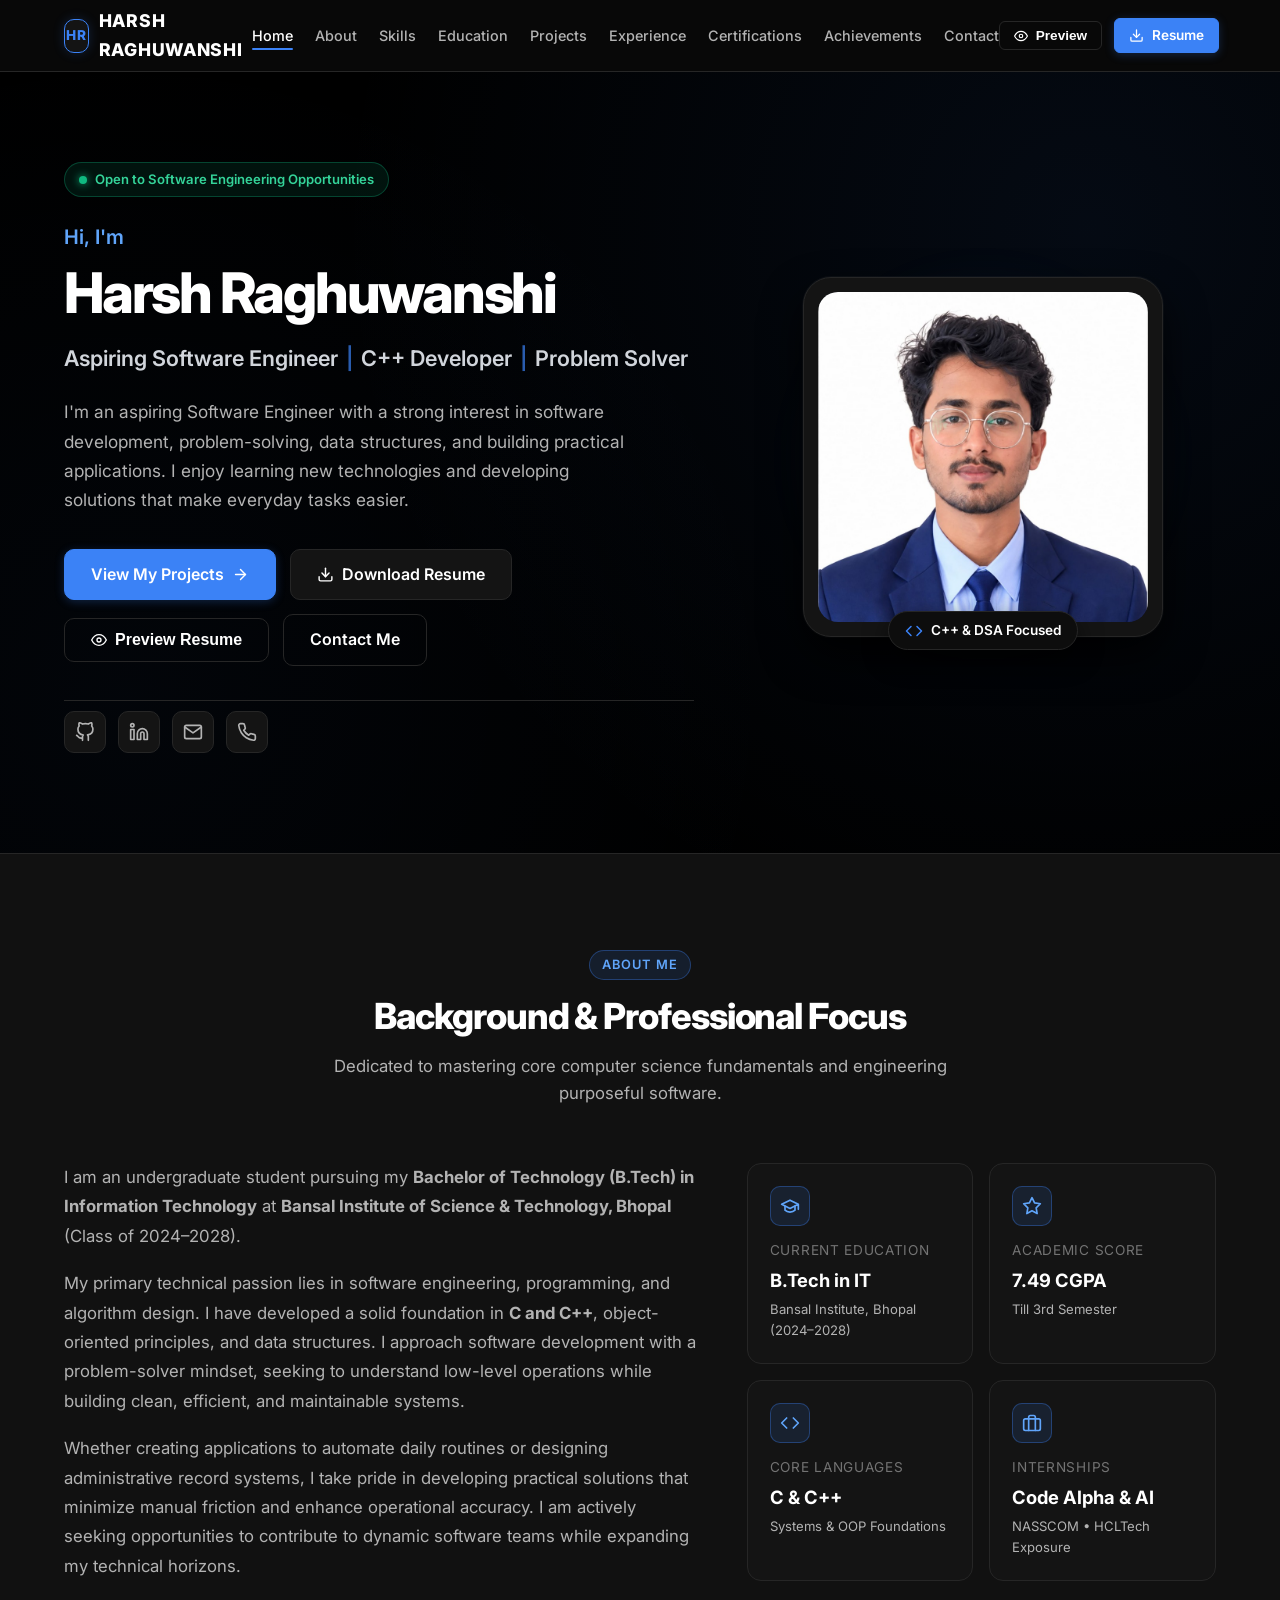
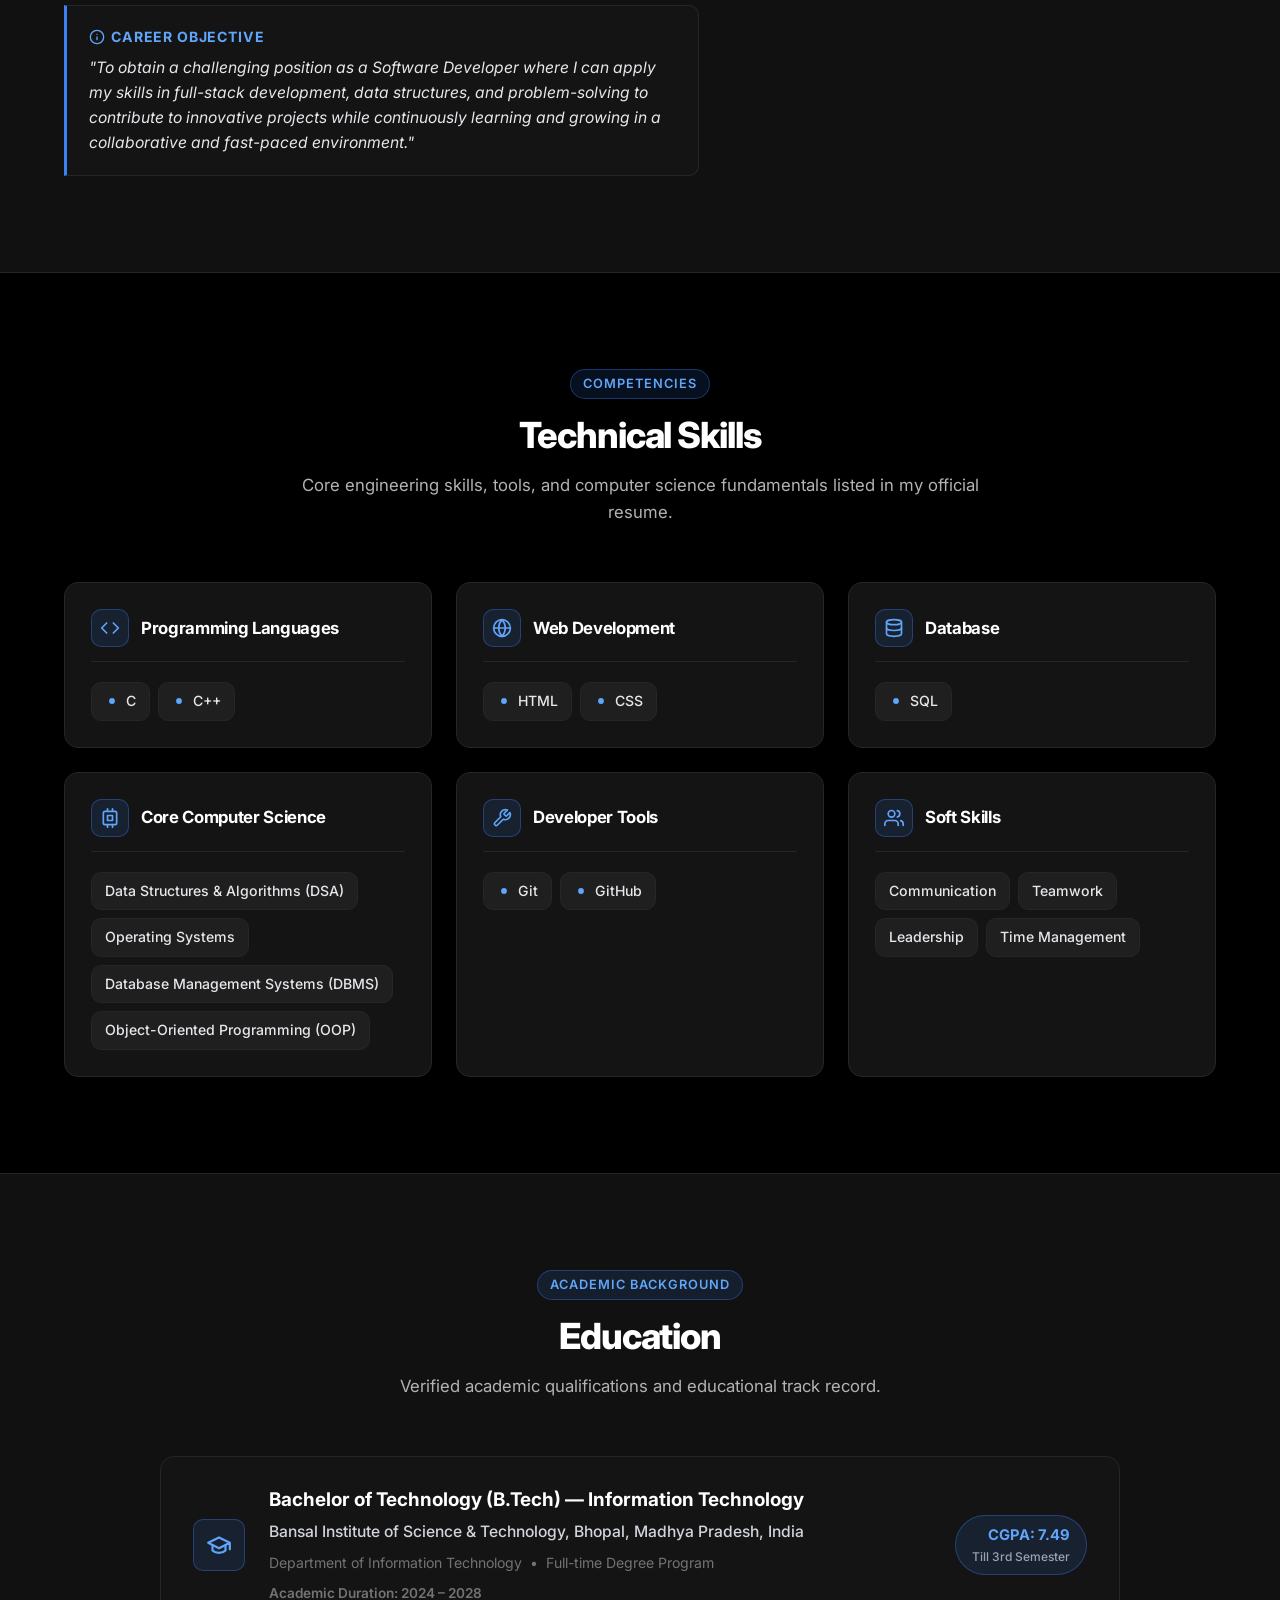
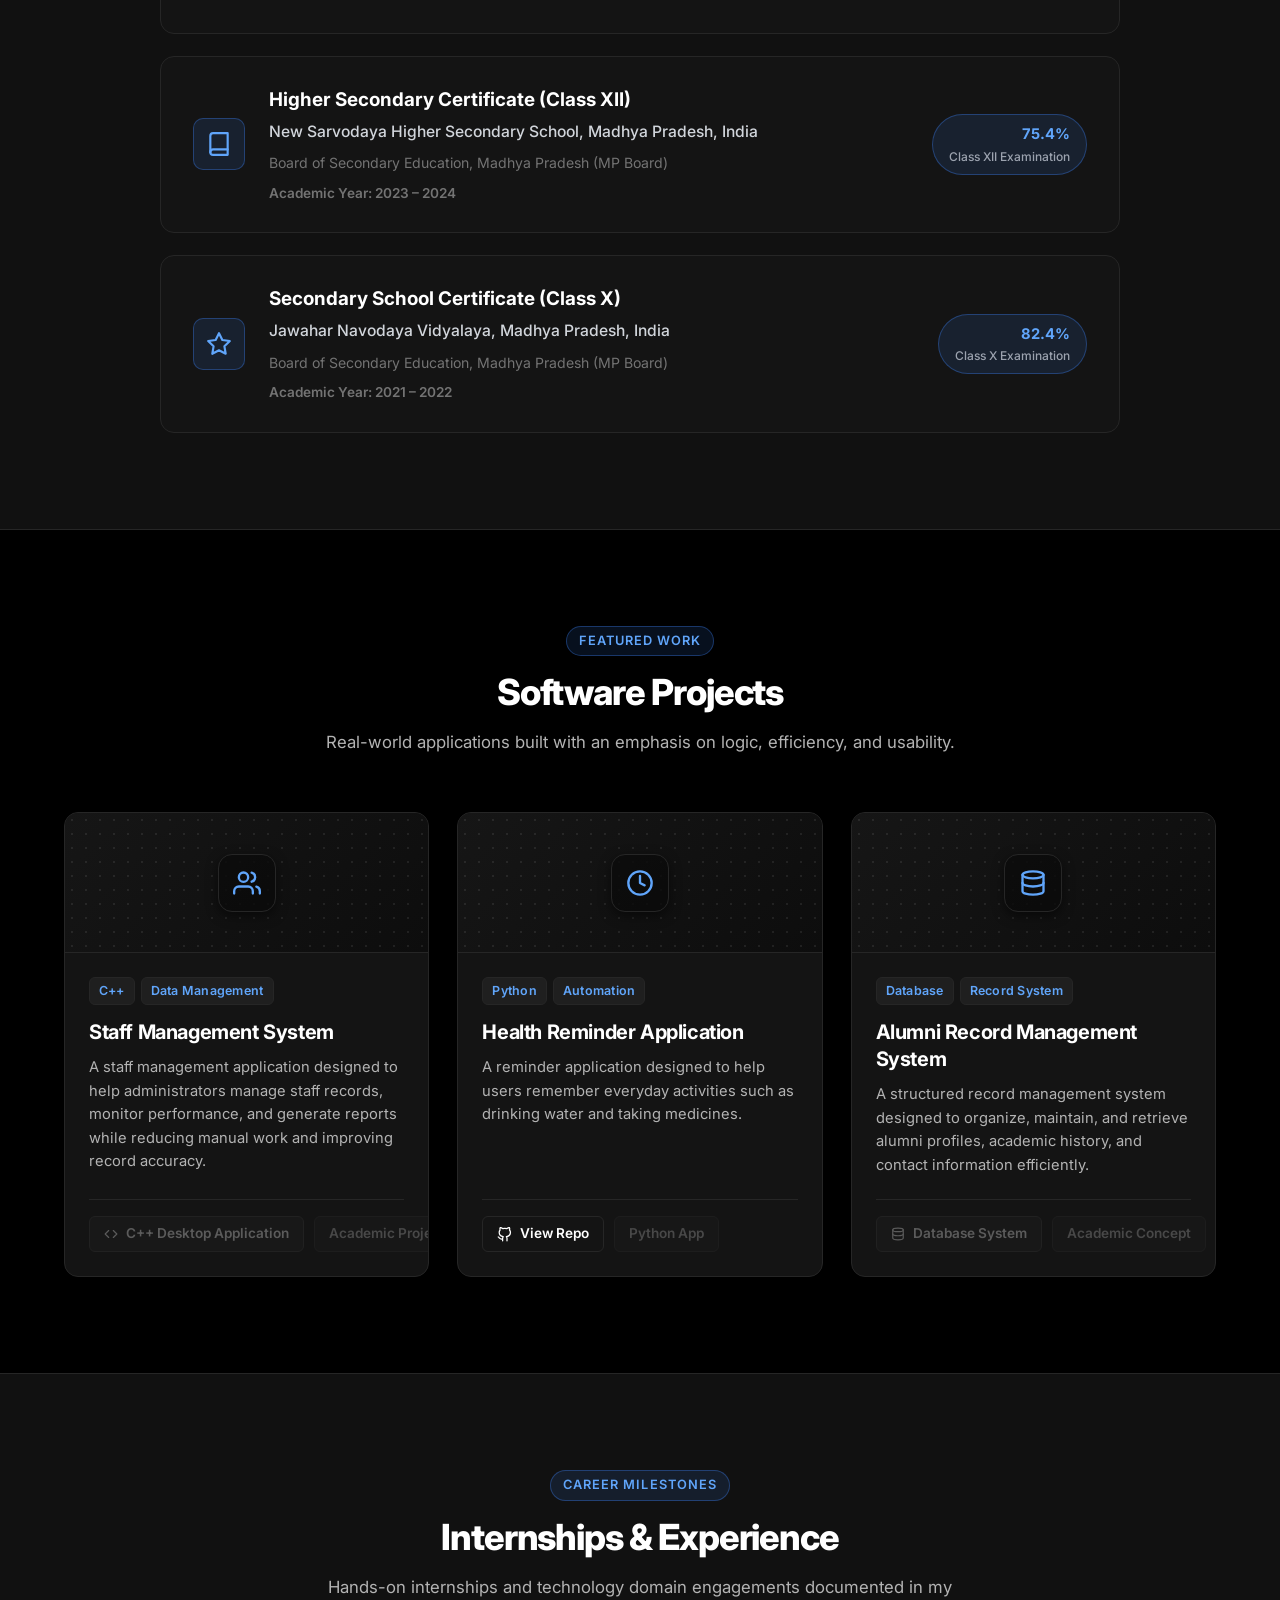
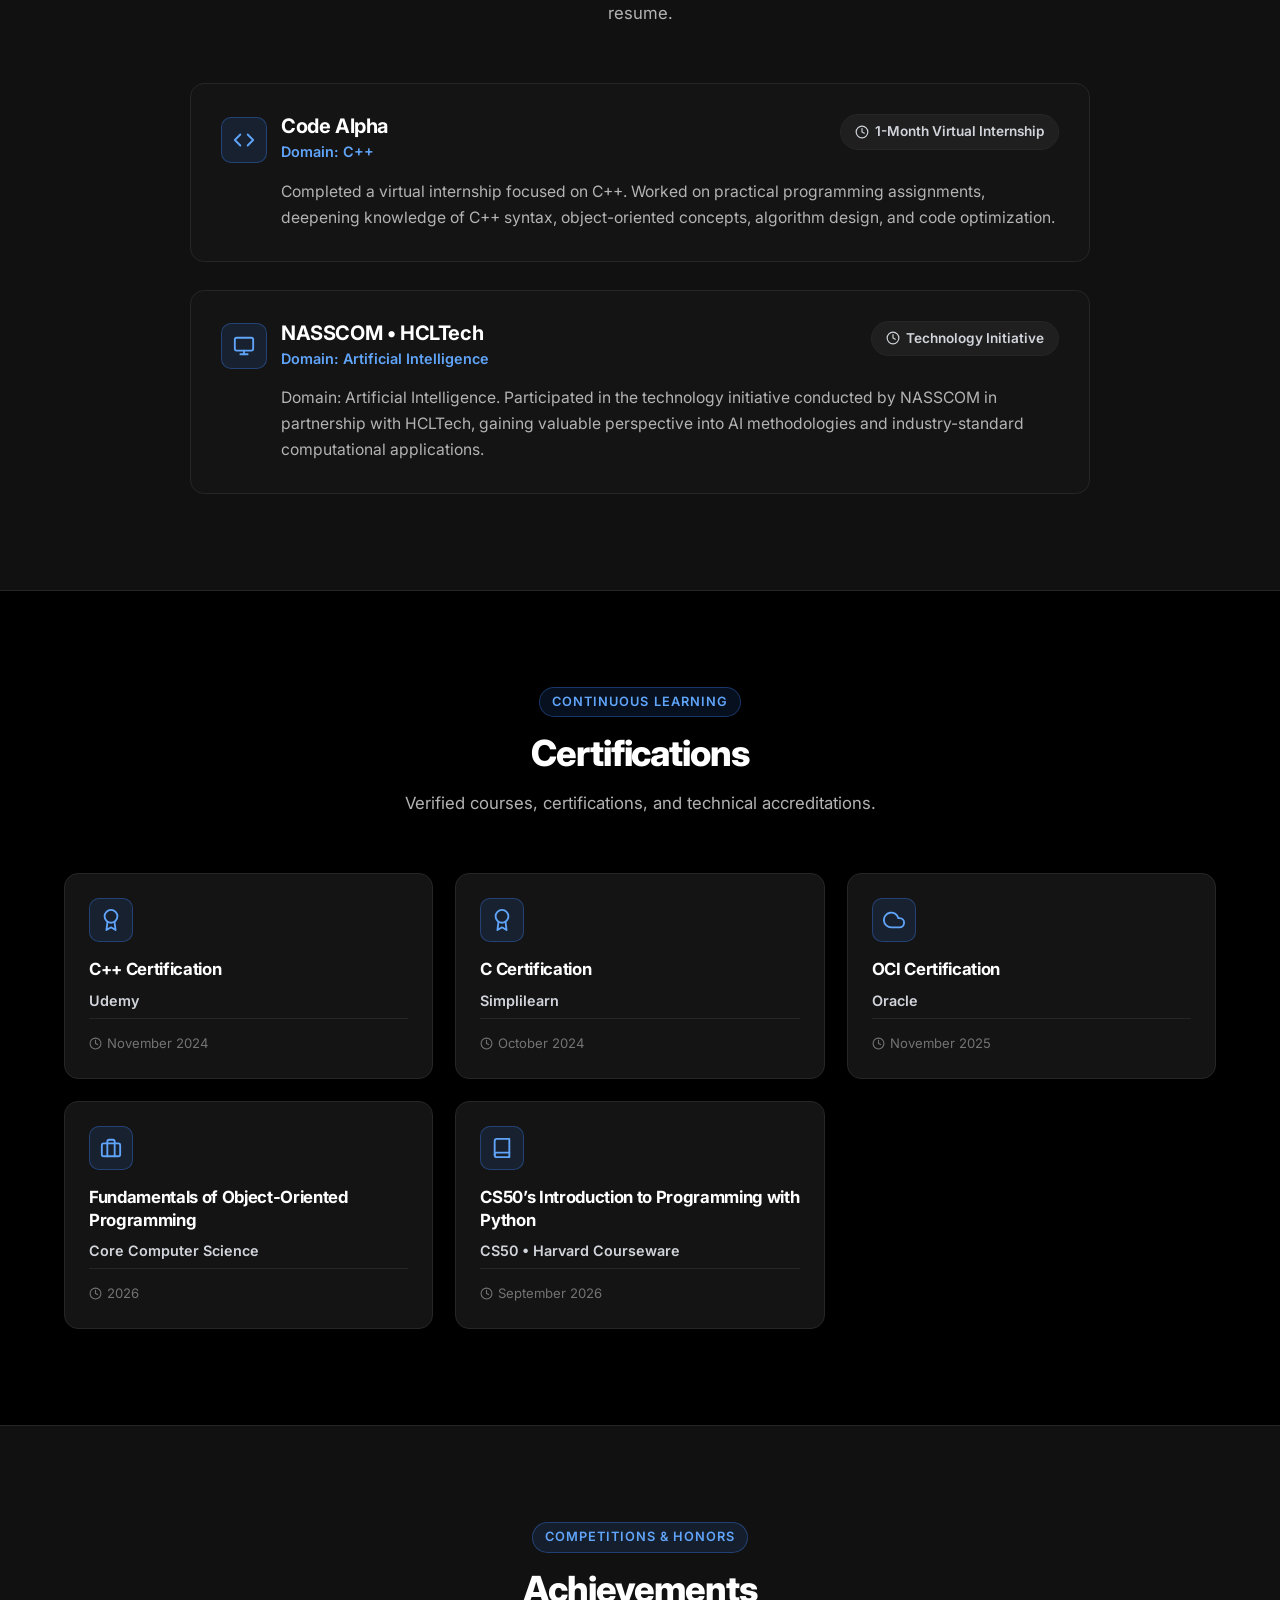
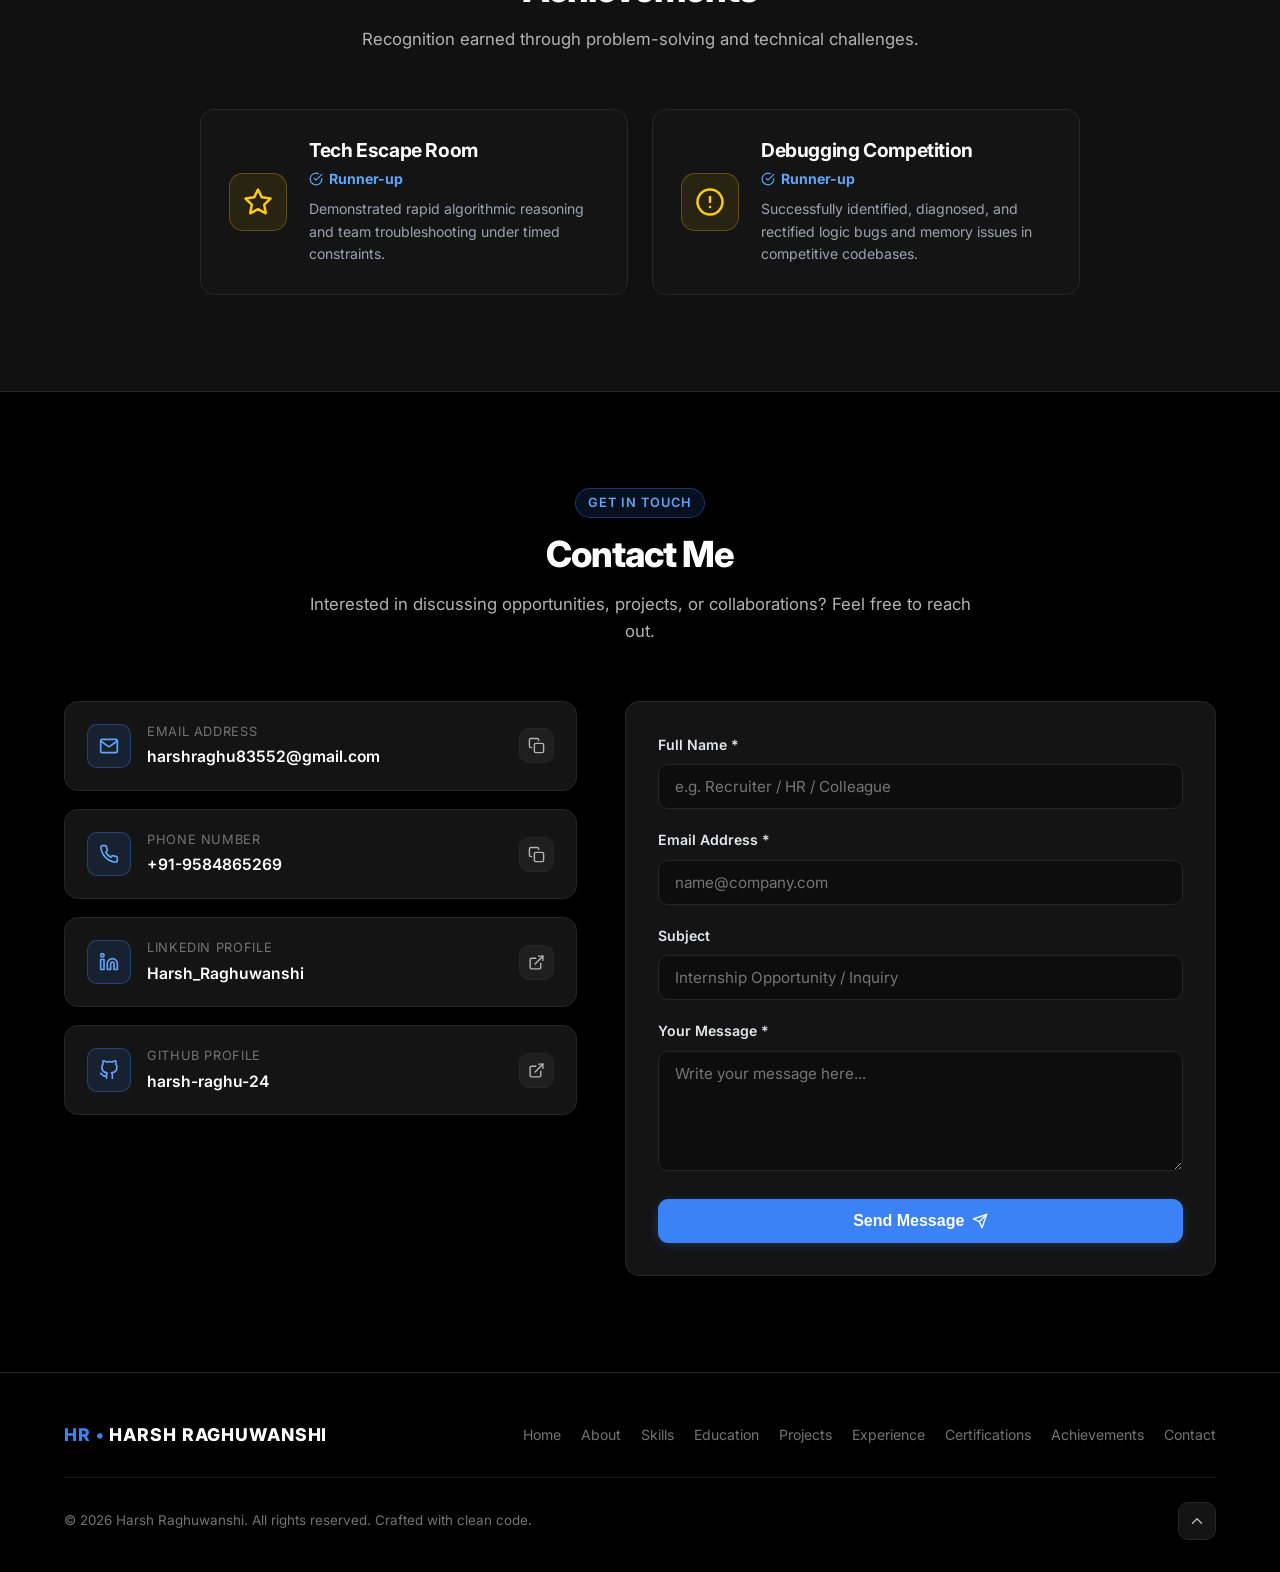
==== index.html @ 622389b8 "Initial commit" ====
<!DOCTYPE html>
<html lang="en">
<head>
  <meta charset="UTF-8">
  <meta name="viewport" content="width=device-width, initial-scale=1.0">
  <meta name="description" content="Personal Portfolio of Harsh Raghuwanshi - Aspiring Software Engineer, C++ Developer, and Problem Solver based in Bhopal, Madhya Pradesh, India.">
  <meta name="keywords" content="Harsh Raghuwanshi, Software Engineer, C++, Portfolio, B.Tech IT, Bansal Institute, DSA, Bhopal">
  <meta name="author" content="Harsh Raghuwanshi">
  <meta name="theme-color" content="#000000">

  <title>Harsh Raghuwanshi | Aspiring Software Engineer</title>

  <!-- Google Fonts -->
  <link rel="preconnect" href="https://fonts.googleapis.com">
  <link rel="preconnect" href="https://fonts.gstatic.com" crossorigin>
  <link href="https://fonts.googleapis.com/css2?family=Inter:wght@300;400;500;600;700;800&family=JetBrains+Mono:wght@400;600&display=swap" rel="stylesheet">

  <!-- Main Stylesheet -->
  <link rel="stylesheet" href="css/style.css">

  <!-- Inline Favicon (Developer SVG) -->
  <link rel="icon" type="image/svg+xml" href="data:image/svg+xml,<svg xmlns='http://www.w3.org/2000/svg' viewBox='0 0 24 24' fill='%233B82F6'><path d='M8 3 2 9l6 6 1.4-1.4L4.8 9l4.6-4.6L8 3zm8 0-1.4 1.4L19.2 9l-4.6 4.6L16 15l6-6-6-6zm-3.8.3L8.6 20.7l1.9.6 3.6-17.4-1.9-.6z'/></svg>">
</head>
<body>

  <!-- ===================================================================
       NAVIGATION BAR
       =================================================================== -->
  <nav class="navbar" id="navbar">
    <div class="container nav-container">
      <a href="#home" class="nav-logo" aria-label="Harsh Raghuwanshi Home">
        <span class="nav-logo-badge">HR</span>
        <span class="nav-logo-text">HARSH RAGHUWANSHI</span>
      </a>

      <ul class="nav-links">
        <li><a href="#home" class="nav-link active">Home</a></li>
        <li><a href="#about" class="nav-link">About</a></li>
        <li><a href="#skills" class="nav-link">Skills</a></li>
        <li><a href="#education" class="nav-link">Education</a></li>
        <li><a href="#projects" class="nav-link">Projects</a></li>
        <li><a href="#experience" class="nav-link">Experience</a></li>
        <li><a href="#certifications" class="nav-link">Certifications</a></li>
        <li><a href="#achievements" class="nav-link">Achievements</a></li>
        <li><a href="#contact" class="nav-link">Contact</a></li>
      </ul>

      <div class="nav-actions">
        <button class="btn btn-outline btn-sm js-open-resume js-preview-modal-only" type="button" title="Preview Resume in Modal">
          <svg width="14" height="14" viewBox="0 0 24 24" fill="none" stroke="currentColor" stroke-width="2" stroke-linecap="round" stroke-linejoin="round">
            <path d="M1 12s4-8 11-8 11 8 11 8-4 8-11 8-11-8-11-8z"></path>
            <circle cx="12" cy="12" r="3"></circle>
          </svg>
          <span>Preview</span>
        </button>

        <!-- Direct Resume Download -->
        <a href="assets/resume/Harsh_Raghuwanshi_Resume.pdf" download="Harsh_Raghuwanshi_Resume.pdf" class="btn btn-primary btn-sm" title="Download Resume as PDF">
          <svg width="15" height="15" viewBox="0 0 24 24" fill="none" stroke="currentColor" stroke-width="2" stroke-linecap="round" stroke-linejoin="round">
            <path d="M21 15v4a2 2 0 0 1-2 2H5a2 2 0 0 1-2-2v-4"></path>
            <polyline points="7 10 12 15 17 10"></polyline>
            <line x1="12" y1="15" x2="12" y2="3"></line>
          </svg>
          <span>Resume</span>
        </a>

        <button class="mobile-toggle" aria-label="Toggle navigation menu" aria-expanded="false">
          <svg width="22" height="22" viewBox="0 0 24 24" fill="none" stroke="currentColor" stroke-width="2" stroke-linecap="round" stroke-linejoin="round">
            <line x1="3" y1="12" x2="21" y2="12"></line>
            <line x1="3" y1="6" x2="21" y2="6"></line>
            <line x1="3" y1="18" x2="21" y2="18"></line>
          </svg>
        </button>
      </div>
    </div>
  </nav>

  <!-- ===================================================================
       HERO SECTION
       =================================================================== -->
  <header class="section hero-section" id="home">
    <div class="container hero-grid">
      <div class="hero-content">
        <div class="hero-badge-pill">
          <span class="status-dot"></span>
          <span>Open to Software Engineering Opportunities</span>
        </div>

        <div class="hero-greeting">Hi, I'm</div>
        <h1 class="hero-name">Harsh Raghuwanshi</h1>
        
        <div class="hero-title">
          <span>Aspiring Software Engineer</span>
          <span class="divider">|</span>
          <span>C++ Developer</span>
          <span class="divider">|</span>
          <span>Problem Solver</span>
        </div>

        <p class="hero-intro">
          I'm an aspiring Software Engineer with a strong interest in software development, problem-solving, data structures, and building practical applications. I enjoy learning new technologies and developing solutions that make everyday tasks easier.
        </p>

        <div class="hero-cta-group">
          <a href="#projects" class="btn btn-primary btn-lg">
            <span>View My Projects</span>
            <svg width="17" height="17" viewBox="0 0 24 24" fill="none" stroke="currentColor" stroke-width="2" stroke-linecap="round" stroke-linejoin="round">
              <line x1="5" y1="12" x2="19" y2="12"></line>
              <polyline points="12 5 19 12 12 19"></polyline>
            </svg>
          </a>
          
          <a href="assets/resume/Harsh_Raghuwanshi_Resume.pdf" download="Harsh_Raghuwanshi_Resume.pdf" class="btn btn-secondary btn-lg" title="Download Official Resume PDF">
            <svg width="17" height="17" viewBox="0 0 24 24" fill="none" stroke="currentColor" stroke-width="2" stroke-linecap="round" stroke-linejoin="round">
              <path d="M21 15v4a2 2 0 0 1-2 2H5a2 2 0 0 1-2-2v-4"></path>
              <polyline points="7 10 12 15 17 10"></polyline>
              <line x1="12" y1="15" x2="12" y2="3"></line>
            </svg>
            <span>Download Resume</span>
          </a>

          <button class="btn btn-outline btn-lg js-open-resume js-preview-modal-only" type="button" title="View interactive resume preview">
            <svg width="16" height="16" viewBox="0 0 24 24" fill="none" stroke="currentColor" stroke-width="2" stroke-linecap="round" stroke-linejoin="round">
              <path d="M1 12s4-8 11-8 11 8 11 8-4 8-11 8-11-8-11-8z"></path>
              <circle cx="12" cy="12" r="3"></circle>
            </svg>
            <span>Preview Resume</span>
          </button>

          <a href="#contact" class="btn btn-outline btn-lg">Contact Me</a>
        </div>

        <div class="hero-socials">
          <!-- GitHub -->
          <a href="https://github.com/harsh-raghu-24" target="_blank" rel="noopener noreferrer" class="social-link" title="GitHub: harsh-raghu-24" aria-label="GitHub Profile">
            <svg width="20" height="20" viewBox="0 0 24 24" fill="none" stroke="currentColor" stroke-width="2" stroke-linecap="round" stroke-linejoin="round">
              <path d="M9 19c-5 1.5-5-2.5-7-3m14 6v-3.87a3.37 3.37 0 0 0-.94-2.61c3.14-.35 6.44-1.54 6.44-7A5.44 5.44 0 0 0 20 4.77 5.07 5.07 0 0 0 19.91 1S18.73.65 16 2.48a13.38 13.38 0 0 0-7 0C6.27.65 5.09 1 5.09 1A5.07 5.07 0 0 0 5 4.77a5.44 5.44 0 0 0-1.5 3.78c0 5.42 3.3 6.61 6.44 7A3.37 3.37 0 0 0 9 18.13V22"></path>
            </svg>
          </a>

          <!-- LinkedIn -->
          <a href="https://linkedin.com/in/Harsh_Raghuwanshi" target="_blank" rel="noopener noreferrer" class="social-link" title="LinkedIn: Harsh_Raghuwanshi" aria-label="LinkedIn Profile">
            <svg width="20" height="20" viewBox="0 0 24 24" fill="none" stroke="currentColor" stroke-width="2" stroke-linecap="round" stroke-linejoin="round">
              <path d="M16 8a6 6 0 0 1 6 6v7h-4v-7a2 2 0 0 0-2-2 2 2 0 0 0-2 2v7h-4v-7a6 6 0 0 1 6-6z"></path>
              <rect x="2" y="9" width="4" height="12"></rect>
              <circle cx="4" cy="4" r="2"></circle>
            </svg>
          </a>

          <!-- Email -->
          <a href="mailto:harshraghu83552@gmail.com" class="social-link" title="Email: harshraghu83552@gmail.com" aria-label="Send Email">
            <svg width="20" height="20" viewBox="0 0 24 24" fill="none" stroke="currentColor" stroke-width="2" stroke-linecap="round" stroke-linejoin="round">
              <path d="M4 4h16c1.1 0 2 .9 2 2v12c0 1.1-.9 2-2 2H4c-1.1 0-2-.9-2-2V6c0-1.1.9-2 2-2z"></path>
              <polyline points="22,6 12,13 2,6"></polyline>
            </svg>
          </a>

          <!-- Phone -->
          <a href="tel:+919584865269" class="social-link" title="Phone: +91-9584865269" aria-label="Call Harsh">
            <svg width="20" height="20" viewBox="0 0 24 24" fill="none" stroke="currentColor" stroke-width="2" stroke-linecap="round" stroke-linejoin="round">
              <path d="M22 16.92v3a2 2 0 0 1-2.18 2 19.79 19.79 0 0 1-8.63-3.07 19.5 19.5 0 0 1-6-6 19.79 19.79 0 0 1-3.07-8.67A2 2 0 0 1 4.11 2h3a2 2 0 0 1 2 1.72 12.84 12.84 0 0 0 .7 2.81 2 2 0 0 1-.45 2.11L8.09 9.91a16 16 0 0 0 6 6l1.27-1.27a2 2 0 0 1 2.11-.45 12.84 12.84 0 0 0 2.81.7A2 2 0 0 1 22 16.92z"></path>
            </svg>
          </a>
        </div>
      </div>

      <div class="hero-visual">
        <div class="hero-image-wrapper">
          <div class="hero-glow-back"></div>
          <div class="hero-image-card">
            <div class="hero-image-inner">
              <!-- Official Profile Photograph of Harsh Raghuwanshi -->
              <img src="assets/images/profile.jpg" alt="Harsh Raghuwanshi" id="hero-profile-img" width="360" height="360">
            </div>
            <div class="hero-floating-badge">
              <svg width="18" height="18" viewBox="0 0 24 24" fill="none" stroke="currentColor" stroke-width="2" stroke-linecap="round" stroke-linejoin="round">
                <polyline points="16 18 22 12 16 6"></polyline>
                <polyline points="8 6 2 12 8 18"></polyline>
              </svg>
              <span>C++ &amp; DSA Focused</span>
            </div>
          </div>
        </div>
      </div>
    </div>
  </header>

  <!-- ===================================================================
       ABOUT ME SECTION
       =================================================================== -->
  <section class="section section-alt" id="about">
    <div class="container">
      <div class="section-header">
        <div class="section-tag">About Me</div>
        <h2 class="section-title">Background &amp; Professional Focus</h2>
        <p class="section-subtitle">Dedicated to mastering core computer science fundamentals and engineering purposeful software.</p>
      </div>

      <div class="about-grid">
        <div class="about-text-content">
          <p class="about-paragraph">
            I am an undergraduate student pursuing my <strong>Bachelor of Technology (B.Tech) in Information Technology</strong> at <strong>Bansal Institute of Science &amp; Technology, Bhopal</strong> (Class of 2024–2028).
          </p>
          <p class="about-paragraph">
            My primary technical passion lies in software engineering, programming, and algorithm design. I have developed a solid foundation in <strong>C and C++</strong>, object-oriented principles, and data structures. I approach software development with a problem-solver mindset, seeking to understand low-level operations while building clean, efficient, and maintainable systems.
          </p>
          <p class="about-paragraph">
            Whether creating applications to automate daily routines or designing administrative record systems, I take pride in developing practical solutions that minimize manual friction and enhance operational accuracy. I am actively seeking opportunities to contribute to dynamic software teams while expanding my technical horizons.
          </p>

          <div class="about-objective-box">
            <div class="about-objective-title">
              <svg width="16" height="16" viewBox="0 0 24 24" fill="none" stroke="currentColor" stroke-width="2" stroke-linecap="round" stroke-linejoin="round">
                <circle cx="12" cy="12" r="10"></circle>
                <line x1="12" y1="16" x2="12" y2="12"></line>
                <line x1="12" y1="8" x2="12.01" y2="8"></line>
              </svg>
              <span>Career Objective</span>
            </div>
            <div class="about-objective-desc">
              "To obtain a challenging position as a Software Developer where I can apply my skills in full-stack development, data structures, and problem-solving to contribute to innovative projects while continuously learning and growing in a collaborative and fast-paced environment."
            </div>
          </div>
        </div>

        <div class="about-highlights-grid">
          <div class="about-stat-card">
            <div class="about-stat-icon">
              <svg width="20" height="20" viewBox="0 0 24 24" fill="none" stroke="currentColor" stroke-width="2" stroke-linecap="round" stroke-linejoin="round">
                <path d="M22 10v6M2 10l10-5 10 5-10 5z"></path>
                <path d="M6 12v5c3 3 9 3 12 0v-5"></path>
              </svg>
            </div>
            <div class="about-stat-title">Current Education</div>
            <div class="about-stat-value">B.Tech in IT</div>
            <div class="about-stat-sub">Bansal Institute, Bhopal (2024–2028)</div>
          </div>

          <div class="about-stat-card">
            <div class="about-stat-icon">
              <svg width="20" height="20" viewBox="0 0 24 24" fill="none" stroke="currentColor" stroke-width="2" stroke-linecap="round" stroke-linejoin="round">
                <polygon points="12 2 15.09 8.26 22 9.27 17 14.14 18.18 21.02 12 17.77 5.82 21.02 7 14.14 2 9.27 8.91 8.26 12 2"></polygon>
              </svg>
            </div>
            <div class="about-stat-title">Academic Score</div>
            <div class="about-stat-value">7.49 CGPA</div>
            <div class="about-stat-sub">Till 3rd Semester</div>
          </div>

          <div class="about-stat-card">
            <div class="about-stat-icon">
              <svg width="20" height="20" viewBox="0 0 24 24" fill="none" stroke="currentColor" stroke-width="2" stroke-linecap="round" stroke-linejoin="round">
                <polyline points="16 18 22 12 16 6"></polyline>
                <polyline points="8 6 2 12 8 18"></polyline>
              </svg>
            </div>
            <div class="about-stat-title">Core Languages</div>
            <div class="about-stat-value">C &amp; C++</div>
            <div class="about-stat-sub">Systems &amp; OOP Foundations</div>
          </div>

          <div class="about-stat-card">
            <div class="about-stat-icon">
              <svg width="20" height="20" viewBox="0 0 24 24" fill="none" stroke="currentColor" stroke-width="2" stroke-linecap="round" stroke-linejoin="round">
                <rect x="2" y="7" width="20" height="14" rx="2" ry="2"></rect>
                <path d="M16 21V5a2 2 0 0 0-2-2h-4a2 2 0 0 0-2 2v16"></path>
              </svg>
            </div>
            <div class="about-stat-title">Internships</div>
            <div class="about-stat-value">Code Alpha &amp; AI</div>
            <div class="about-stat-sub">NASSCOM &bull; HCLTech Exposure</div>
          </div>
        </div>
      </div>
    </div>
  </section>

  <!-- ===================================================================
       TECHNICAL SKILLS SECTION
       =================================================================== -->
  <section class="section" id="skills">
    <div class="container">
      <div class="section-header">
        <div class="section-tag">Competencies</div>
        <h2 class="section-title">Technical Skills</h2>
        <p class="section-subtitle">Core engineering skills, tools, and computer science fundamentals listed in my official resume.</p>
      </div>

      <div class="skills-container">
        <!-- 1. Programming Languages -->
        <div class="skill-category-card">
          <div class="skill-category-header">
            <div class="skill-icon-wrapper">
              <svg width="20" height="20" viewBox="0 0 24 24" fill="none" stroke="currentColor" stroke-width="2" stroke-linecap="round" stroke-linejoin="round">
                <polyline points="16 18 22 12 16 6"></polyline>
                <polyline points="8 6 2 12 8 18"></polyline>
              </svg>
            </div>
            <h3 class="skill-category-title">Programming Languages</h3>
          </div>
          <div class="skill-badges-grid">
            <span class="skill-badge">
              <svg width="14" height="14" viewBox="0 0 24 24" fill="currentColor"><circle cx="12" cy="12" r="5"/></svg>
              C
            </span>
            <span class="skill-badge">
              <svg width="14" height="14" viewBox="0 0 24 24" fill="currentColor"><circle cx="12" cy="12" r="5"/></svg>
              C++
            </span>
          </div>
        </div>

        <!-- 2. Web Development -->
        <div class="skill-category-card">
          <div class="skill-category-header">
            <div class="skill-icon-wrapper">
              <svg width="20" height="20" viewBox="0 0 24 24" fill="none" stroke="currentColor" stroke-width="2" stroke-linecap="round" stroke-linejoin="round">
                <circle cx="12" cy="12" r="10"></circle>
                <line x1="2" y1="12" x2="22" y2="12"></line>
                <path d="M12 2a15.3 15.3 0 0 1 4 10 15.3 15.3 0 0 1-4 10 15.3 15.3 0 0 1-4-10 15.3 15.3 0 0 1 4-10z"></path>
              </svg>
            </div>
            <h3 class="skill-category-title">Web Development</h3>
          </div>
          <div class="skill-badges-grid">
            <span class="skill-badge">
              <svg width="14" height="14" viewBox="0 0 24 24" fill="currentColor"><circle cx="12" cy="12" r="5"/></svg>
              HTML
            </span>
            <span class="skill-badge">
              <svg width="14" height="14" viewBox="0 0 24 24" fill="currentColor"><circle cx="12" cy="12" r="5"/></svg>
              CSS
            </span>
          </div>
        </div>

        <!-- 3. Databases -->
        <div class="skill-category-card">
          <div class="skill-category-header">
            <div class="skill-icon-wrapper">
              <svg width="20" height="20" viewBox="0 0 24 24" fill="none" stroke="currentColor" stroke-width="2" stroke-linecap="round" stroke-linejoin="round">
                <ellipse cx="12" cy="5" rx="9" ry="3"></ellipse>
                <path d="M21 12c0 1.66-4 3-9 3s-9-1.34-9-3"></path>
                <path d="M3 5v14c0 1.66 4 3 9 3s9-1.34 9-3V5"></path>
              </svg>
            </div>
            <h3 class="skill-category-title">Database</h3>
          </div>
          <div class="skill-badges-grid">
            <span class="skill-badge">
              <svg width="14" height="14" viewBox="0 0 24 24" fill="currentColor"><circle cx="12" cy="12" r="5"/></svg>
              SQL
            </span>
          </div>
        </div>

        <!-- 4. Core Computer Science -->
        <div class="skill-category-card">
          <div class="skill-category-header">
            <div class="skill-icon-wrapper">
              <svg width="20" height="20" viewBox="0 0 24 24" fill="none" stroke="currentColor" stroke-width="2" stroke-linecap="round" stroke-linejoin="round">
                <rect x="4" y="4" width="16" height="16" rx="2" ry="2"></rect>
                <rect x="9" y="9" width="6" height="6"></rect>
                <line x1="9" y1="1" x2="9" y2="4"></line>
                <line x1="15" y1="1" x2="15" y2="4"></line>
                <line x1="9" y1="20" x2="9" y2="23"></line>
                <line x1="15" y1="20" x2="15" y2="23"></line>
              </svg>
            </div>
            <h3 class="skill-category-title">Core Computer Science</h3>
          </div>
          <div class="skill-badges-grid">
            <span class="skill-badge">Data Structures &amp; Algorithms (DSA)</span>
            <span class="skill-badge">Operating Systems</span>
            <span class="skill-badge">Database Management Systems (DBMS)</span>
            <span class="skill-badge">Object-Oriented Programming (OOP)</span>
          </div>
        </div>

        <!-- 5. Developer Tools -->
        <div class="skill-category-card">
          <div class="skill-category-header">
            <div class="skill-icon-wrapper">
              <svg width="20" height="20" viewBox="0 0 24 24" fill="none" stroke="currentColor" stroke-width="2" stroke-linecap="round" stroke-linejoin="round">
                <path d="M14.7 6.3a1 1 0 0 0 0 1.4l1.6 1.6a1 1 0 0 0 1.4 0l3.77-3.77a6 6 0 0 1-7.94 7.94l-6.91 6.91a2.12 2.12 0 0 1-3-3l6.91-6.91a6 6 0 0 1 7.94-7.94l-3.76 3.76z"></path>
              </svg>
            </div>
            <h3 class="skill-category-title">Developer Tools</h3>
          </div>
          <div class="skill-badges-grid">
            <span class="skill-badge">
              <svg width="14" height="14" viewBox="0 0 24 24" fill="currentColor"><circle cx="12" cy="12" r="5"/></svg>
              Git
            </span>
            <span class="skill-badge">
              <svg width="14" height="14" viewBox="0 0 24 24" fill="currentColor"><circle cx="12" cy="12" r="5"/></svg>
              GitHub
            </span>
          </div>
        </div>

        <!-- 6. Interpersonal / Soft Skills -->
        <div class="skill-category-card">
          <div class="skill-category-header">
            <div class="skill-icon-wrapper">
              <svg width="20" height="20" viewBox="0 0 24 24" fill="none" stroke="currentColor" stroke-width="2" stroke-linecap="round" stroke-linejoin="round">
                <path d="M17 21v-2a4 4 0 0 0-4-4H5a4 4 0 0 0-4 4v2"></path>
                <circle cx="9" cy="7" r="4"></circle>
                <path d="M23 21v-2a4 4 0 0 0-3-3.87"></path>
                <path d="M16 3.13a4 4 0 0 1 0 7.75"></path>
              </svg>
            </div>
            <h3 class="skill-category-title">Soft Skills</h3>
          </div>
          <div class="skill-badges-grid">
            <span class="skill-badge">Communication</span>
            <span class="skill-badge">Teamwork</span>
            <span class="skill-badge">Leadership</span>
            <span class="skill-badge">Time Management</span>
          </div>
        </div>
      </div>
    </div>
  </section>

  <!-- ===================================================================
       EDUCATION SECTION
       =================================================================== -->
  <section class="section section-alt" id="education">
    <div class="container">
      <div class="section-header">
        <div class="section-tag">Academic Background</div>
        <h2 class="section-title">Education</h2>
        <p class="section-subtitle">Verified academic qualifications and educational track record.</p>
      </div>

      <div class="education-timeline">
        <!-- 1. Undergraduate Degree -->
        <div class="education-card">
          <div class="education-icon-box">
            <svg width="26" height="26" viewBox="0 0 24 24" fill="none" stroke="currentColor" stroke-width="2" stroke-linecap="round" stroke-linejoin="round">
              <path d="M22 10v6M2 10l10-5 10 5-10 5z"></path>
              <path d="M6 12v5c3 3 9 3 12 0v-5"></path>
            </svg>
          </div>
          <div class="education-main">
            <div class="education-degree">Bachelor of Technology (B.Tech) — Information Technology</div>
            <div class="education-institute">Bansal Institute of Science &amp; Technology, Bhopal, Madhya Pradesh, India</div>
            <div class="education-details">
              <span>Department of Information Technology</span>
              <span>&bull;</span>
              <span>Full-time Degree Program</span>
            </div>
            <span class="education-date">Academic Duration: 2024 – 2028</span>
          </div>
          <div class="education-score-pill">
            <div>CGPA: 7.49</div>
            <div style="font-size:0.75rem; font-weight:500; color:#9ca3af;">Till 3rd Semester</div>
          </div>
        </div>

        <!-- 2. Class XII -->
        <div class="education-card">
          <div class="education-icon-box">
            <svg width="26" height="26" viewBox="0 0 24 24" fill="none" stroke="currentColor" stroke-width="2" stroke-linecap="round" stroke-linejoin="round">
              <path d="M4 19.5A2.5 2.5 0 0 1 6.5 17H20"></path>
              <path d="M6.5 2H20v20H6.5A2.5 2.5 0 0 1 4 19.5v-15A2.5 2.5 0 0 1 6.5 2z"></path>
            </svg>
          </div>
          <div class="education-main">
            <div class="education-degree">Higher Secondary Certificate (Class XII)</div>
            <div class="education-institute">New Sarvodaya Higher Secondary School, Madhya Pradesh, India</div>
            <div class="education-details">
              <span>Board of Secondary Education, Madhya Pradesh (MP Board)</span>
            </div>
            <span class="education-date">Academic Year: 2023 – 2024</span>
          </div>
          <div class="education-score-pill">
            <div>75.4%</div>
            <div style="font-size:0.75rem; font-weight:500; color:#9ca3af;">Class XII Examination</div>
          </div>
        </div>

        <!-- 3. Class X -->
        <div class="education-card">
          <div class="education-icon-box">
            <svg width="26" height="26" viewBox="0 0 24 24" fill="none" stroke="currentColor" stroke-width="2" stroke-linecap="round" stroke-linejoin="round">
              <path d="M12 2l3.09 6.26L22 9.27l-5 4.87 1.18 6.88L12 17.77l-6.18 3.25L7 14.14 2 9.27l6.91-1.01L12 2z"></path>
            </svg>
          </div>
          <div class="education-main">
            <div class="education-degree">Secondary School Certificate (Class X)</div>
            <div class="education-institute">Jawahar Navodaya Vidyalaya, Madhya Pradesh, India</div>
            <div class="education-details">
              <span>Board of Secondary Education, Madhya Pradesh (MP Board)</span>
            </div>
            <span class="education-date">Academic Year: 2021 – 2022</span>
          </div>
          <div class="education-score-pill">
            <div>82.4%</div>
            <div style="font-size:0.75rem; font-weight:500; color:#9ca3af;">Class X Examination</div>
          </div>
        </div>
      </div>
    </div>
  </section>

  <!-- ===================================================================
       PROJECTS SECTION
       =================================================================== -->
  <section class="section" id="projects">
    <div class="container">
      <div class="section-header">
        <div class="section-tag">Featured Work</div>
        <h2 class="section-title">Software Projects</h2>
        <p class="section-subtitle">Real-world applications built with an emphasis on logic, efficiency, and usability.</p>
      </div>

      <div class="projects-grid">
        <!-- Project 1: Staff Management System -->
        <div class="project-card">
          <div class="project-banner">
            <div class="project-banner-pattern"></div>
            <div class="project-banner-icon">
              <svg width="28" height="28" viewBox="0 0 24 24" fill="none" stroke="currentColor" stroke-width="2" stroke-linecap="round" stroke-linejoin="round">
                <path d="M17 21v-2a4 4 0 0 0-4-4H5a4 4 0 0 0-4 4v2"></path>
                <circle cx="9" cy="7" r="4"></circle>
                <path d="M23 21v-2a4 4 0 0 0-3-3.87"></path>
                <path d="M16 3.13a4 4 0 0 1 0 7.75"></path>
              </svg>
            </div>
          </div>
          <div class="project-card-body">
            <div class="project-tags">
              <span class="project-tag">C++</span>
              <span class="project-tag">Data Management</span>
            </div>
            <h3 class="project-title">Staff Management System</h3>
            <p class="project-desc">
              A staff management application designed to help administrators manage staff records, monitor performance, and generate reports while reducing manual work and improving record accuracy.
            </p>
            <div class="project-footer">
              <span class="btn btn-sm btn-disabled" style="opacity: 0.75;" title="C++ Desktop Application">
                <svg width="14" height="14" viewBox="0 0 24 24" fill="none" stroke="currentColor" stroke-width="2" stroke-linecap="round" stroke-linejoin="round">
                  <polyline points="16 18 22 12 16 6"></polyline>
                  <polyline points="8 6 2 12 8 18"></polyline>
                </svg>
                <span>C++ Desktop Application</span>
              </span>
              <span class="btn btn-sm btn-disabled" title="Repository not yet published">Academic Project</span>
            </div>
          </div>
        </div>

        <!-- Project 2: Health Reminder Application -->
        <div class="project-card">
          <div class="project-banner">
            <div class="project-banner-pattern"></div>
            <div class="project-banner-icon">
              <svg width="28" height="28" viewBox="0 0 24 24" fill="none" stroke="currentColor" stroke-width="2" stroke-linecap="round" stroke-linejoin="round">
                <circle cx="12" cy="12" r="10"></circle>
                <polyline points="12 6 12 12 16 14"></polyline>
              </svg>
            </div>
          </div>
          <div class="project-card-body">
            <div class="project-tags">
              <span class="project-tag">Python</span>
              <span class="project-tag">Automation</span>
            </div>
            <h3 class="project-title">Health Reminder Application</h3>
            <p class="project-desc">
              A reminder application designed to help users remember everyday activities such as drinking water and taking medicines.
            </p>
            <div class="project-footer">
              <a href="https://github.com/harsh-24-design/health-reminder" target="_blank" rel="noopener noreferrer" class="btn btn-outline btn-sm" title="View Health Reminder Repository on GitHub">
                <svg width="15" height="15" viewBox="0 0 24 24" fill="none" stroke="currentColor" stroke-width="2" stroke-linecap="round" stroke-linejoin="round">
                  <path d="M9 19c-5 1.5-5-2.5-7-3m14 6v-3.87a3.37 3.37 0 0 0-.94-2.61c3.14-.35 6.44-1.54 6.44-7A5.44 5.44 0 0 0 20 4.77 5.07 5.07 0 0 0 19.91 1S18.73.65 16 2.48a13.38 13.38 0 0 0-7 0C6.27.65 5.09 1 5.09 1A5.07 5.07 0 0 0 5 4.77a5.44 5.44 0 0 0-1.5 3.78c0 5.42 3.3 6.61 6.44 7A3.37 3.37 0 0 0 9 18.13V22"></path>
                </svg>
                <span>View Repo</span>
              </a>
              <span class="btn btn-sm btn-disabled" title="Desktop Notification Utility">Python App</span>
            </div>
          </div>
        </div>

        <!-- Project 3: Alumni Record Management System -->
        <div class="project-card">
          <div class="project-banner">
            <div class="project-banner-pattern"></div>
            <div class="project-banner-icon">
              <svg width="28" height="28" viewBox="0 0 24 24" fill="none" stroke="currentColor" stroke-width="2" stroke-linecap="round" stroke-linejoin="round">
                <ellipse cx="12" cy="5" rx="9" ry="3"></ellipse>
                <path d="M21 12c0 1.66-4 3-9 3s-9-1.34-9-3"></path>
                <path d="M3 5v14c0 1.66 4 3 9 3s9-1.34 9-3V5"></path>
              </svg>
            </div>
          </div>
          <div class="project-card-body">
            <div class="project-tags">
              <span class="project-tag">Database</span>
              <span class="project-tag">Record System</span>
            </div>
            <h3 class="project-title">Alumni Record Management System</h3>
            <p class="project-desc">
              A structured record management system designed to organize, maintain, and retrieve alumni profiles, academic history, and contact information efficiently.
            </p>
            <div class="project-footer">
              <span class="btn btn-sm btn-disabled" style="opacity: 0.75;" title="Database & Record Management System">
                <svg width="14" height="14" viewBox="0 0 24 24" fill="none" stroke="currentColor" stroke-width="2" stroke-linecap="round" stroke-linejoin="round">
                  <ellipse cx="12" cy="5" rx="9" ry="3"></ellipse>
                  <path d="M21 12c0 1.66-4 3-9 3s-9-1.34-9-3"></path>
                  <path d="M3 5v14c0 1.66 4 3 9 3s9-1.34 9-3V5"></path>
                </svg>
                <span>Database System</span>
              </span>
              <span class="btn btn-sm btn-disabled" title="Repository not yet published">Academic Concept</span>
            </div>
          </div>
        </div>
      </div>
    </div>
  </section>

  <!-- ===================================================================
       INTERNSHIP & EXPERIENCE SECTION
       =================================================================== -->
  <section class="section section-alt" id="experience">
    <div class="container">
      <div class="section-header">
        <div class="section-tag">Career Milestones</div>
        <h2 class="section-title">Internships &amp; Experience</h2>
        <p class="section-subtitle">Hands-on internships and technology domain engagements documented in my resume.</p>
      </div>

      <div class="experience-timeline">
        <!-- 1. Code Alpha -->
        <div class="experience-card">
          <div class="experience-header">
            <div class="experience-org-block">
              <div class="experience-icon-box">
                <svg width="22" height="22" viewBox="0 0 24 24" fill="none" stroke="currentColor" stroke-width="2" stroke-linecap="round" stroke-linejoin="round">
                  <polyline points="16 18 22 12 16 6"></polyline>
                  <polyline points="8 6 2 12 8 18"></polyline>
                </svg>
              </div>
              <div>
                <h3 class="experience-title">Code Alpha</h3>
                <div class="experience-domain">Domain: C++</div>
              </div>
            </div>
            <div class="experience-duration-pill">
              <svg width="14" height="14" viewBox="0 0 24 24" fill="none" stroke="currentColor" stroke-width="2" stroke-linecap="round" stroke-linejoin="round">
                <circle cx="12" cy="12" r="10"></circle>
                <polyline points="12 6 12 12 16 14"></polyline>
              </svg>
              <span>1-Month Virtual Internship</span>
            </div>
          </div>
          <p class="experience-body">
            Completed a virtual internship focused on C++. Worked on practical programming assignments, deepening knowledge of C++ syntax, object-oriented concepts, algorithm design, and code optimization.
          </p>
        </div>

        <!-- 2. NASSCOM HCLTech -->
        <div class="experience-card">
          <div class="experience-header">
            <div class="experience-org-block">
              <div class="experience-icon-box">
                <svg width="22" height="22" viewBox="0 0 24 24" fill="none" stroke="currentColor" stroke-width="2" stroke-linecap="round" stroke-linejoin="round">
                  <rect x="2" y="3" width="20" height="14" rx="2" ry="2"></rect>
                  <line x1="8" y1="21" x2="16" y2="21"></line>
                  <line x1="12" y1="17" x2="12" y2="21"></line>
                </svg>
              </div>
              <div>
                <h3 class="experience-title">NASSCOM &bull; HCLTech</h3>
                <div class="experience-domain">Domain: Artificial Intelligence</div>
              </div>
            </div>
            <div class="experience-duration-pill">
              <svg width="14" height="14" viewBox="0 0 24 24" fill="none" stroke="currentColor" stroke-width="2" stroke-linecap="round" stroke-linejoin="round">
                <circle cx="12" cy="12" r="10"></circle>
                <path d="M12 6v6l4 2"></path>
              </svg>
              <span>Technology Initiative</span>
            </div>
          </div>
          <p class="experience-body">
            Domain: Artificial Intelligence. Participated in the technology initiative conducted by NASSCOM in partnership with HCLTech, gaining valuable perspective into AI methodologies and industry-standard computational applications.
          </p>
        </div>
      </div>
    </div>
  </section>

  <!-- ===================================================================
       CERTIFICATIONS SECTION
       =================================================================== -->
  <section class="section" id="certifications">
    <div class="container">
      <div class="section-header">
        <div class="section-tag">Continuous Learning</div>
        <h2 class="section-title">Certifications</h2>
        <p class="section-subtitle">Verified courses, certifications, and technical accreditations.</p>
      </div>

      <div class="cert-grid">
        <!-- 1. C++ Certification -->
        <div class="cert-card">
          <div class="cert-badge-icon">
            <svg width="22" height="22" viewBox="0 0 24 24" fill="none" stroke="currentColor" stroke-width="2" stroke-linecap="round" stroke-linejoin="round">
              <circle cx="12" cy="8" r="7"></circle>
              <polyline points="8.21 13.89 7 23 12 20 17 23 15.79 13.88"></polyline>
            </svg>
          </div>
          <h3 class="cert-title">C++ Certification</h3>
          <div class="cert-issuer">Udemy</div>
          <div class="cert-date">
            <svg width="13" height="13" viewBox="0 0 24 24" fill="none" stroke="currentColor" stroke-width="2" stroke-linecap="round" stroke-linejoin="round"><circle cx="12" cy="12" r="10"/><polyline points="12 6 12 12 16 14"/></svg>
            <span>November 2024</span>
          </div>
        </div>

        <!-- 2. C Certification -->
        <div class="cert-card">
          <div class="cert-badge-icon">
            <svg width="22" height="22" viewBox="0 0 24 24" fill="none" stroke="currentColor" stroke-width="2" stroke-linecap="round" stroke-linejoin="round">
              <circle cx="12" cy="8" r="7"></circle>
              <polyline points="8.21 13.89 7 23 12 20 17 23 15.79 13.88"></polyline>
            </svg>
          </div>
          <h3 class="cert-title">C Certification</h3>
          <div class="cert-issuer">Simplilearn</div>
          <div class="cert-date">
            <svg width="13" height="13" viewBox="0 0 24 24" fill="none" stroke="currentColor" stroke-width="2" stroke-linecap="round" stroke-linejoin="round"><circle cx="12" cy="12" r="10"/><polyline points="12 6 12 12 16 14"/></svg>
            <span>October 2024</span>
          </div>
        </div>

        <!-- 3. OCI Certification -->
        <div class="cert-card">
          <div class="cert-badge-icon">
            <svg width="22" height="22" viewBox="0 0 24 24" fill="none" stroke="currentColor" stroke-width="2" stroke-linecap="round" stroke-linejoin="round">
              <path d="M18 10h-1.26A8 8 0 1 0 9 20h9a5 5 0 0 0 0-10z"></path>
            </svg>
          </div>
          <h3 class="cert-title">OCI Certification</h3>
          <div class="cert-issuer">Oracle</div>
          <div class="cert-date">
            <svg width="13" height="13" viewBox="0 0 24 24" fill="none" stroke="currentColor" stroke-width="2" stroke-linecap="round" stroke-linejoin="round"><circle cx="12" cy="12" r="10"/><polyline points="12 6 12 12 16 14"/></svg>
            <span>November 2025</span>
          </div>
        </div>

        <!-- 4. Fundamentals of OOP -->
        <div class="cert-card">
          <div class="cert-badge-icon">
            <svg width="22" height="22" viewBox="0 0 24 24" fill="none" stroke="currentColor" stroke-width="2" stroke-linecap="round" stroke-linejoin="round">
              <rect x="2" y="7" width="20" height="14" rx="2" ry="2"></rect>
              <path d="M16 21V5a2 2 0 0 0-2-2h-4a2 2 0 0 0-2 2v16"></path>
            </svg>
          </div>
          <h3 class="cert-title">Fundamentals of Object-Oriented Programming</h3>
          <div class="cert-issuer">Core Computer Science</div>
          <div class="cert-date">
            <svg width="13" height="13" viewBox="0 0 24 24" fill="none" stroke="currentColor" stroke-width="2" stroke-linecap="round" stroke-linejoin="round"><circle cx="12" cy="12" r="10"/><polyline points="12 6 12 12 16 14"/></svg>
            <span>2026</span>
          </div>
        </div>

        <!-- 5. CS50 Python -->
        <div class="cert-card">
          <div class="cert-badge-icon">
            <svg width="22" height="22" viewBox="0 0 24 24" fill="none" stroke="currentColor" stroke-width="2" stroke-linecap="round" stroke-linejoin="round">
              <path d="M4 19.5A2.5 2.5 0 0 1 6.5 17H20"></path>
              <path d="M6.5 2H20v20H6.5A2.5 2.5 0 0 1 4 19.5v-15A2.5 2.5 0 0 1 6.5 2z"></path>
            </svg>
          </div>
          <h3 class="cert-title">CS50’s Introduction to Programming with Python</h3>
          <div class="cert-issuer">CS50 &bull; Harvard Courseware</div>
          <div class="cert-date">
            <svg width="13" height="13" viewBox="0 0 24 24" fill="none" stroke="currentColor" stroke-width="2" stroke-linecap="round" stroke-linejoin="round"><circle cx="12" cy="12" r="10"/><polyline points="12 6 12 12 16 14"/></svg>
            <span>September 2026</span>
          </div>
        </div>
      </div>
    </div>
  </section>

  <!-- ===================================================================
       ACHIEVEMENTS SECTION
       =================================================================== -->
  <section class="section section-alt" id="achievements">
    <div class="container">
      <div class="section-header">
        <div class="section-tag">Competitions &amp; Honors</div>
        <h2 class="section-title">Achievements</h2>
        <p class="section-subtitle">Recognition earned through problem-solving and technical challenges.</p>
      </div>

      <div class="achievements-grid">
        <!-- 1. Tech Escape Room -->
        <div class="achievement-card">
          <div class="achievement-icon">
            <svg width="30" height="30" viewBox="0 0 24 24" fill="none" stroke="currentColor" stroke-width="2" stroke-linecap="round" stroke-linejoin="round">
              <polygon points="12 2 15.09 8.26 22 9.27 17 14.14 18.18 21.02 12 17.77 5.82 21.02 7 14.14 2 9.27 8.91 8.26 12 2"></polygon>
            </svg>
          </div>
          <div class="achievement-info">
            <h3 class="achievement-title">Tech Escape Room</h3>
            <div class="achievement-badge">
              <svg width="14" height="14" viewBox="0 0 24 24" fill="none" stroke="currentColor" stroke-width="2" stroke-linecap="round" stroke-linejoin="round"><path d="M22 11.08V12a10 10 0 1 1-5.93-9.14"></path><polyline points="22 4 12 14.01 9 11.01"></polyline></svg>
              <span>Runner-up</span>
            </div>
            <p style="font-size:0.88rem; color:#9ca3af; margin-top:4px;">Demonstrated rapid algorithmic reasoning and team troubleshooting under timed constraints.</p>
          </div>
        </div>

        <!-- 2. Debugging Competition -->
        <div class="achievement-card">
          <div class="achievement-icon">
            <svg width="30" height="30" viewBox="0 0 24 24" fill="none" stroke="currentColor" stroke-width="2" stroke-linecap="round" stroke-linejoin="round">
              <circle cx="12" cy="12" r="10"></circle>
              <line x1="12" y1="8" x2="12" y2="12"></line>
              <line x1="12" y1="16" x2="12.01" y2="16"></line>
            </svg>
          </div>
          <div class="achievement-info">
            <h3 class="achievement-title">Debugging Competition</h3>
            <div class="achievement-badge">
              <svg width="14" height="14" viewBox="0 0 24 24" fill="none" stroke="currentColor" stroke-width="2" stroke-linecap="round" stroke-linejoin="round"><path d="M22 11.08V12a10 10 0 1 1-5.93-9.14"></path><polyline points="22 4 12 14.01 9 11.01"></polyline></svg>
              <span>Runner-up</span>
            </div>
            <p style="font-size:0.88rem; color:#9ca3af; margin-top:4px;">Successfully identified, diagnosed, and rectified logic bugs and memory issues in competitive codebases.</p>
          </div>
        </div>
      </div>
    </div>
  </section>

  <!-- ===================================================================
       CONTACT SECTION
       =================================================================== -->
  <section class="section" id="contact">
    <div class="container">
      <div class="section-header">
        <div class="section-tag">Get In Touch</div>
        <h2 class="section-title">Contact Me</h2>
        <p class="section-subtitle">Interested in discussing opportunities, projects, or collaborations? Feel free to reach out.</p>
      </div>

      <div class="contact-grid">
        <!-- Contact Information Cards -->
        <div class="contact-info-list">
          <!-- Email Card -->
          <div class="contact-item-card">
            <div class="contact-item-left">
              <div class="contact-item-icon">
                <svg width="20" height="20" viewBox="0 0 24 24" fill="none" stroke="currentColor" stroke-width="2" stroke-linecap="round" stroke-linejoin="round">
                  <path d="M4 4h16c1.1 0 2 .9 2 2v12c0 1.1-.9 2-2 2H4c-1.1 0-2-.9-2-2V6c0-1.1.9-2 2-2z"></path>
                  <polyline points="22,6 12,13 2,6"></polyline>
                </svg>
              </div>
              <div class="contact-item-details">
                <div class="contact-item-label">Email Address</div>
                <a href="mailto:harshraghu83552@gmail.com" class="contact-item-value" title="Send email to Harsh">harshraghu83552@gmail.com</a>
              </div>
            </div>
            <button class="contact-copy-btn js-copy-btn" data-copy="harshraghu83552@gmail.com" title="Copy email address" aria-label="Copy email">
              <svg width="17" height="17" viewBox="0 0 24 24" fill="none" stroke="currentColor" stroke-width="2" stroke-linecap="round" stroke-linejoin="round">
                <rect x="9" y="9" width="13" height="13" rx="2" ry="2"></rect>
                <path d="M5 15H4a2 2 0 0 1-2-2V4a2 2 0 0 1 2-2h9a2 2 0 0 1 2 2v1"></path>
              </svg>
            </button>
          </div>

          <!-- Phone Card -->
          <div class="contact-item-card">
            <div class="contact-item-left">
              <div class="contact-item-icon">
                <svg width="20" height="20" viewBox="0 0 24 24" fill="none" stroke="currentColor" stroke-width="2" stroke-linecap="round" stroke-linejoin="round">
                  <path d="M22 16.92v3a2 2 0 0 1-2.18 2 19.79 19.79 0 0 1-8.63-3.07 19.5 19.5 0 0 1-6-6 19.79 19.79 0 0 1-3.07-8.67A2 2 0 0 1 4.11 2h3a2 2 0 0 1 2 1.72 12.84 12.84 0 0 0 .7 2.81 2 2 0 0 1-.45 2.11L8.09 9.91a16 16 0 0 0 6 6l1.27-1.27a2 2 0 0 1 2.11-.45 12.84 12.84 0 0 0 2.81.7A2 2 0 0 1 22 16.92z"></path>
                </svg>
              </div>
              <div class="contact-item-details">
                <div class="contact-item-label">Phone Number</div>
                <a href="tel:+919584865269" class="contact-item-value" title="Call Harsh">+91-9584865269</a>
              </div>
            </div>
            <button class="contact-copy-btn js-copy-btn" data-copy="+91-9584865269" title="Copy phone number" aria-label="Copy phone number">
              <svg width="17" height="17" viewBox="0 0 24 24" fill="none" stroke="currentColor" stroke-width="2" stroke-linecap="round" stroke-linejoin="round">
                <rect x="9" y="9" width="13" height="13" rx="2" ry="2"></rect>
                <path d="M5 15H4a2 2 0 0 1-2-2V4a2 2 0 0 1 2-2h9a2 2 0 0 1 2 2v1"></path>
              </svg>
            </button>
          </div>

          <!-- LinkedIn Card -->
          <div class="contact-item-card">
            <div class="contact-item-left">
              <div class="contact-item-icon">
                <svg width="20" height="20" viewBox="0 0 24 24" fill="none" stroke="currentColor" stroke-width="2" stroke-linecap="round" stroke-linejoin="round">
                  <path d="M16 8a6 6 0 0 1 6 6v7h-4v-7a2 2 0 0 0-2-2 2 2 0 0 0-2 2v7h-4v-7a6 6 0 0 1 6-6z"></path>
                  <rect x="2" y="9" width="4" height="12"></rect>
                  <circle cx="4" cy="4" r="2"></circle>
                </svg>
              </div>
              <div class="contact-item-details">
                <div class="contact-item-label">LinkedIn Profile</div>
                <a href="https://linkedin.com/in/Harsh_Raghuwanshi" target="_blank" rel="noopener noreferrer" class="contact-item-value">Harsh_Raghuwanshi</a>
              </div>
            </div>
            <a href="https://linkedin.com/in/Harsh_Raghuwanshi" target="_blank" rel="noopener noreferrer" class="contact-copy-btn" title="Open LinkedIn" aria-label="Open LinkedIn">
              <svg width="17" height="17" viewBox="0 0 24 24" fill="none" stroke="currentColor" stroke-width="2" stroke-linecap="round" stroke-linejoin="round">
                <path d="M18 13v6a2 2 0 0 1-2 2H5a2 2 0 0 1-2-2V8a2 2 0 0 1 2-2h6"></path>
                <polyline points="15 3 21 3 21 9"></polyline>
                <line x1="10" y1="14" x2="21" y2="3"></line>
              </svg>
            </a>
          </div>

          <!-- GitHub Card -->
          <div class="contact-item-card">
            <div class="contact-item-left">
              <div class="contact-item-icon">
                <svg width="20" height="20" viewBox="0 0 24 24" fill="none" stroke="currentColor" stroke-width="2" stroke-linecap="round" stroke-linejoin="round">
                  <path d="M9 19c-5 1.5-5-2.5-7-3m14 6v-3.87a3.37 3.37 0 0 0-.94-2.61c3.14-.35 6.44-1.54 6.44-7A5.44 5.44 0 0 0 20 4.77 5.07 5.07 0 0 0 19.91 1S18.73.65 16 2.48a13.38 13.38 0 0 0-7 0C6.27.65 5.09 1 5.09 1A5.07 5.07 0 0 0 5 4.77a5.44 5.44 0 0 0-1.5 3.78c0 5.42 3.3 6.61 6.44 7A3.37 3.37 0 0 0 9 18.13V22"></path>
                </svg>
              </div>
              <div class="contact-item-details">
                <div class="contact-item-label">GitHub Profile</div>
                <a href="https://github.com/harsh-raghu-24" target="_blank" rel="noopener noreferrer" class="contact-item-value">harsh-raghu-24</a>
              </div>
            </div>
            <a href="https://github.com/harsh-raghu-24" target="_blank" rel="noopener noreferrer" class="contact-copy-btn" title="Open GitHub" aria-label="Open GitHub">
              <svg width="17" height="17" viewBox="0 0 24 24" fill="none" stroke="currentColor" stroke-width="2" stroke-linecap="round" stroke-linejoin="round">
                <path d="M18 13v6a2 2 0 0 1-2 2H5a2 2 0 0 1-2-2V8a2 2 0 0 1 2-2h6"></path>
                <polyline points="15 3 21 3 21 9"></polyline>
                <line x1="10" y1="14" x2="21" y2="3"></line>
              </svg>
            </a>
          </div>
        </div>

        <!-- Contact Form Card -->
        <div class="contact-form-card">
          <form id="contactForm">
            <div class="form-group">
              <label for="name" class="form-label">Full Name *</label>
              <input type="text" id="name" class="form-control" placeholder="e.g. Recruiter / HR / Colleague" required>
            </div>
            <div class="form-group">
              <label for="email" class="form-label">Email Address *</label>
              <input type="email" id="email" class="form-control" placeholder="name@company.com" required>
            </div>
            <div class="form-group">
              <label for="subject" class="form-label">Subject</label>
              <input type="text" id="subject" class="form-control" placeholder="Internship Opportunity / Inquiry">
            </div>
            <div class="form-group">
              <label for="message" class="form-label">Your Message *</label>
              <textarea id="message" class="form-control" placeholder="Write your message here..." required></textarea>
            </div>
            <button type="submit" class="btn btn-primary btn-lg" style="width: 100%;">
              <span>Send Message</span>
              <svg width="16" height="16" viewBox="0 0 24 24" fill="none" stroke="currentColor" stroke-width="2" stroke-linecap="round" stroke-linejoin="round">
                <line x1="22" y1="2" x2="11" y2="13"></line>
                <polygon points="22 2 15 22 11 13 2 9 22 2"></polygon>
              </svg>
            </button>
          </form>
        </div>
      </div>
    </div>
  </section>

  <!-- ===================================================================
       RESUME PREVIEW MODAL
       =================================================================== -->
  <div class="modal-overlay" id="resumeModal" role="dialog" aria-modal="true" aria-labelledby="resumeModalTitle">
    <div class="modal-container">
      <div class="modal-header">
        <h3 class="modal-title" id="resumeModalTitle">
          <svg width="20" height="20" viewBox="0 0 24 24" fill="none" stroke="currentColor" stroke-width="2" stroke-linecap="round" stroke-linejoin="round">
            <path d="M14 2H6a2 2 0 0 0-2 2v16a2 2 0 0 0 2 2h12a2 2 0 0 0 2-2V8z"></path>
            <polyline points="14 2 14 8 20 8"></polyline>
            <line x1="16" y1="13" x2="8" y2="13"></line>
            <line x1="16" y1="17" x2="8" y2="17"></line>
            <polyline points="10 9 9 9 8 9"></polyline>
          </svg>
          <span>Harsh Raghuwanshi — Resume</span>
        </h3>
        <button class="modal-close-btn js-close-resume" aria-label="Close resume preview">
          <svg width="20" height="20" viewBox="0 0 24 24" fill="none" stroke="currentColor" stroke-width="2" stroke-linecap="round" stroke-linejoin="round">
            <line x1="18" y1="6" x2="6" y2="18"></line>
            <line x1="6" y1="6" x2="18" y2="18"></line>
          </svg>
        </button>
      </div>

      <div class="modal-body">
        <div class="resume-paper-view">
          <div style="border-bottom: 2px solid #2563eb; padding-bottom: 12px; margin-bottom: 16px;">
            <h2 style="font-size: 1.6rem; font-weight: 800; color: #0f172a; text-transform: uppercase;">Harsh Raghuwanshi</h2>
            <div style="color: #2563eb; font-weight: 600; font-size: 0.95rem; margin-top: 2px;">Aspiring Software Engineer | C++ Developer | Problem Solver</div>
            <div style="display: flex; flex-wrap: wrap; gap: 14px; font-size: 0.85rem; color: #4b5563; margin-top: 6px;">
              <span>Email: harshraghu83552@gmail.com</span>
              <span>Phone: +91-9584865269</span>
              <span>LinkedIn: Harsh_Raghuwanshi</span>
              <span>GitHub: harsh-raghu-24</span>
            </div>
          </div>

          <div style="margin-bottom: 14px;">
            <h4 style="font-size: 0.95rem; text-transform: uppercase; border-bottom: 1px solid #e5e7eb; padding-bottom: 4px; margin-bottom: 6px; color: #111827;">Career Objective</h4>
            <p style="font-size: 0.88rem; color: #374151; line-height: 1.5;">To obtain a challenging position as a Software Developer where I can apply my skills in full-stack development, data structures, and problem-solving to contribute to innovative projects while continuously learning and growing in a collaborative and fast-paced environment.</p>
          </div>

          <div style="margin-bottom: 14px;">
            <h4 style="font-size: 0.95rem; text-transform: uppercase; border-bottom: 1px solid #e5e7eb; padding-bottom: 4px; margin-bottom: 6px; color: #111827;">Education</h4>
            <div style="margin-bottom: 6px;">
              <strong style="color: #111827; font-size: 0.9rem;">Bansal Institute of Science &amp; Technology, Bhopal</strong> (2024–2028)<br>
              <span style="font-size: 0.85rem; color: #4b5563;">B.Tech in Information Technology &bull; CGPA: 7.49 (till 3rd Semester)</span>
            </div>
            <div style="margin-bottom: 6px;">
              <strong style="color: #111827; font-size: 0.9rem;">New Sarvodaya Hr. Sec. School, MP</strong> (2023–2024)<br>
              <span style="font-size: 0.85rem; color: #4b5563;">Class XII (MP Board) &bull; Percentage: 75.4%</span>
            </div>
            <div>
              <strong style="color: #111827; font-size: 0.9rem;">Jawahar Navodaya Vidyalaya, MP</strong> (2021–2022)<br>
              <span style="font-size: 0.85rem; color: #4b5563;">Class X (MP Board) &bull; Percentage: 82.4%</span>
            </div>
          </div>

          <div style="margin-bottom: 14px;">
            <h4 style="font-size: 0.95rem; text-transform: uppercase; border-bottom: 1px solid #e5e7eb; padding-bottom: 4px; margin-bottom: 6px; color: #111827;">Skills</h4>
            <p style="font-size: 0.86rem; color: #374151; line-height: 1.6;">
              <strong>Languages:</strong> C, C++ &bull; 
              <strong>Web:</strong> HTML, CSS &bull; 
              <strong>Databases:</strong> SQL &bull; 
              <strong>Core CS:</strong> DSA, Operating Systems, DBMS, OOP &bull; 
              <strong>Tools:</strong> Git, GitHub &bull; 
              <strong>Soft Skills:</strong> Communication, Teamwork, Leadership, Time Management
            </p>
          </div>

          <div style="margin-bottom: 14px;">
            <h4 style="font-size: 0.95rem; text-transform: uppercase; border-bottom: 1px solid #e5e7eb; padding-bottom: 4px; margin-bottom: 6px; color: #111827;">Projects</h4>
            <div style="margin-bottom: 6px;">
              <strong style="color: #111827; font-size: 0.9rem;">Staff Management System | C++:</strong>
              <span style="font-size: 0.85rem; color: #4b5563;"> The system enables administration to efficiently manage staff records, monitor performance, and generate reports.</span>
            </div>
            <div style="margin-bottom: 6px;">
              <strong style="color: #111827; font-size: 0.9rem;">Health Reminder Application | Python (<a href="https://github.com/harsh-24-design/health-reminder" target="_blank" style="color:#2563eb; text-decoration:none;">GitHub</a>):</strong>
              <span style="font-size: 0.85rem; color: #4b5563;"> The system enables automatic reminders for drinking water and taking medicine.</span>
            </div>
            <div>
              <strong style="color: #111827; font-size: 0.9rem;">Alumni Record Management System:</strong>
              <span style="font-size: 0.85rem; color: #4b5563;"> Centralized record management system to maintain alumni records and profiles.</span>
            </div>
          </div>

          <div>
            <h4 style="font-size: 0.95rem; text-transform: uppercase; border-bottom: 1px solid #e5e7eb; padding-bottom: 4px; margin-bottom: 6px; color: #111827;">Certifications &amp; Achievements</h4>
            <p style="font-size: 0.85rem; color: #4b5563; line-height: 1.5;">
              &bull; C++ (Udemy, Nov 2024) &bull; C (Simplilearn, Oct 2024) &bull; OCI (Oracle, Nov 2025) &bull; OOP Fundamentals (2026) &bull; CS50 Python (Sep 2026)<br>
              &bull; Tech Escape Room Runner-up &bull; Debugging Competition Runner-Up
            </p>
          </div>
        </div>
      </div>

      <div class="modal-footer">
        <a href="assets/resume/Harsh_Raghuwanshi_Resume.html" target="_blank" class="btn btn-outline btn-sm">
          <svg width="15" height="15" viewBox="0 0 24 24" fill="none" stroke="currentColor" stroke-width="2" stroke-linecap="round" stroke-linejoin="round">
            <polyline points="6 9 6 2 18 2 18 9"></polyline>
            <path d="M6 18H4a2 2 0 0 1-2-2v-5a2 2 0 0 1 2-2h16a2 2 0 0 1 2 2v5a2 2 0 0 1-2 2h-2"></path>
            <rect x="6" y="14" width="12" height="8"></rect>
          </svg>
          <span>Open Printable Resume</span>
        </a>

        <a href="assets/resume/Harsh_Raghuwanshi_Resume.pdf" download="Harsh_Raghuwanshi_Resume.pdf" class="btn btn-primary btn-sm">
          <svg width="15" height="15" viewBox="0 0 24 24" fill="none" stroke="currentColor" stroke-width="2" stroke-linecap="round" stroke-linejoin="round">
            <path d="M21 15v4a2 2 0 0 1-2 2H5a2 2 0 0 1-2-2v-4"></path>
            <polyline points="7 10 12 15 17 10"></polyline>
            <line x1="12" y1="15" x2="12" y2="3"></line>
          </svg>
          <span>Download PDF Resume</span>
        </a>
      </div>
    </div>
  </div>

  <!-- Toast Notification -->
  <div class="toast-notice" id="toastNotice" role="status" aria-live="polite">
    <svg width="18" height="18" viewBox="0 0 24 24" fill="none" stroke="#3b82f6" stroke-width="2" stroke-linecap="round" stroke-linejoin="round">
      <path d="M22 11.08V12a10 10 0 1 1-5.93-9.14"></path>
      <polyline points="22 4 12 14.01 9 11.01"></polyline>
    </svg>
    <span class="toast-text">Message</span>
  </div>

  <!-- ===================================================================
       FOOTER
       =================================================================== -->
  <footer class="footer">
    <div class="container">
      <div class="footer-content">
        <div class="footer-brand">
          <span style="color:var(--accent);">HR &bull;</span> HARSH RAGHUWANSHI
        </div>

        <ul class="footer-nav">
          <li><a href="#home">Home</a></li>
          <li><a href="#about">About</a></li>
          <li><a href="#skills">Skills</a></li>
          <li><a href="#education">Education</a></li>
          <li><a href="#projects">Projects</a></li>
          <li><a href="#experience">Experience</a></li>
          <li><a href="#certifications">Certifications</a></li>
          <li><a href="#achievements">Achievements</a></li>
          <li><a href="#contact">Contact</a></li>
        </ul>
      </div>

      <div class="footer-bottom">
        <div>
          &copy; <span id="currentYear">2026</span> Harsh Raghuwanshi. All rights reserved. Crafted with clean code.
        </div>

        <button class="back-to-top-btn" id="backToTopBtn" aria-label="Back to top of page" title="Back to top">
          <svg width="18" height="18" viewBox="0 0 24 24" fill="none" stroke="currentColor" stroke-width="2" stroke-linecap="round" stroke-linejoin="round">
            <polyline points="18 15 12 9 6 15"></polyline>
          </svg>
        </button>
      </div>
    </div>
  </footer>

  <!-- Scripts -->
  <script src="js/main.js"></script>
</body>
</html>
---- css/style.css ----
/* ===================================================================
   HARSH RAGHUWANSHI - PROFESSIONAL PORTFOLIO
   Theme: Premium Dark & Black Palette
   - Primary background: #000000 / #0A0A0A
   - Section backgrounds: #111111
   - Primary text: #FFFFFF
   - Secondary text: #B3B3B3
   - Accent color: #3B82F6 (Subtle Blue)
   - Borders: #262626
   =================================================================== */

:root {
  --bg-primary: #000000;
  --bg-secondary: #0a0a0a;
  --bg-section: #111111;
  --bg-card: #141414;
  --bg-card-hover: #1a1a1a;
  --bg-badge: #1f1f1f;
  
  --text-primary: #ffffff;
  --text-secondary: #b3b3b3;
  --text-muted: #737373;
  
  --accent: #3b82f6;
  --accent-hover: #2563eb;
  --accent-light: #60a5fa;
  --accent-subtle: rgba(59, 130, 246, 0.12);
  --accent-border: rgba(59, 130, 246, 0.35);
  --accent-glow: rgba(59, 130, 246, 0.2);

  --border-color: #262626;
  --border-light: #333333;
  --border-hover: #404040;

  --font-sans: 'Inter', -apple-system, BlinkMacSystemFont, 'Segoe UI', Roboto, Helvetica, Arial, sans-serif;
  --font-mono: 'JetBrains Mono', 'Fira Code', monospace;

  --radius-sm: 6px;
  --radius-md: 10px;
  --radius-lg: 14px;
  --radius-xl: 20px;
  --radius-full: 9999px;

  --transition-fast: 0.18s ease;
  --transition-normal: 0.25s ease;
  --transition-slow: 0.4s ease;

  --container-max: 1200px;
  --nav-height: 72px;
}

/* Base & Reset */
*, *::before, *::after {
  box-sizing: border-box;
  margin: 0;
  padding: 0;
}

html {
  scroll-behavior: smooth;
  scroll-padding-top: var(--nav-height);
  -webkit-font-smoothing: antialiased;
  -moz-osx-font-smoothing: grayscale;
}

body {
  background-color: var(--bg-primary);
  color: var(--text-primary);
  font-family: var(--font-sans);
  line-height: 1.6;
  overflow-x: hidden;
  position: relative;
}

/* Custom Scrollbar */
::-webkit-scrollbar {
  width: 8px;
}
::-webkit-scrollbar-track {
  background: var(--bg-primary);
}
::-webkit-scrollbar-thumb {
  background: #262626;
  border-radius: 4px;
}
::-webkit-scrollbar-thumb:hover {
  background: #3b82f6;
}

/* Selection */
::selection {
  background: var(--accent);
  color: #ffffff;
}

/* Typography Helpers */
h1, h2, h3, h4, h5, h6 {
  color: var(--text-primary);
  font-weight: 700;
  line-height: 1.25;
  letter-spacing: -0.02em;
}

p {
  color: var(--text-secondary);
  font-size: 1rem;
}

a {
  color: inherit;
  text-decoration: none;
  transition: color var(--transition-fast);
}

img {
  max-width: 100%;
  height: auto;
  display: block;
}

/* Container */
.container {
  width: 100%;
  max-width: var(--container-max);
  margin-left: auto;
  margin-right: auto;
  padding-left: 24px;
  padding-right: 24px;
}

/* Section Common */
.section {
  padding: 96px 0;
  position: relative;
}

.section-alt {
  background-color: var(--bg-section);
  border-top: 1px solid var(--border-color);
  border-bottom: 1px solid var(--border-color);
}

.section-header {
  text-align: center;
  max-width: 680px;
  margin: 0 auto 56px auto;
}

.section-tag {
  display: inline-flex;
  align-items: center;
  gap: 6px;
  padding: 4px 12px;
  background-color: var(--accent-subtle);
  border: 1px solid var(--accent-border);
  color: var(--accent-light);
  font-size: 0.8rem;
  font-weight: 600;
  text-transform: uppercase;
  letter-spacing: 0.08em;
  border-radius: var(--radius-full);
  margin-bottom: 14px;
}

.section-title {
  font-size: 2.25rem;
  font-weight: 800;
  margin-bottom: 14px;
  letter-spacing: -0.03em;
}

.section-subtitle {
  color: var(--text-secondary);
  font-size: 1.05rem;
  line-height: 1.6;
}

/* ===================================================================
   NAVIGATION BAR
   =================================================================== */
.navbar {
  position: sticky;
  top: 0;
  left: 0;
  width: 100%;
  height: var(--nav-height);
  background-color: rgba(10, 10, 10, 0.88);
  backdrop-filter: blur(14px);
  -webkit-backdrop-filter: blur(14px);
  border-bottom: 1px solid var(--border-color);
  z-index: 1000;
  transition: background-color var(--transition-normal), border-color var(--transition-normal);
}

.navbar.scrolled {
  background-color: rgba(0, 0, 0, 0.95);
  border-bottom-color: #333333;
  box-shadow: 0 8px 30px rgba(0, 0, 0, 0.7);
}

.nav-container {
  display: flex;
  align-items: center;
  justify-content: space-between;
  height: 100%;
}

.nav-logo {
  display: flex;
  align-items: center;
  gap: 10px;
  font-weight: 800;
  font-size: 1.1rem;
  letter-spacing: 0.05em;
  color: var(--text-primary);
}

.nav-logo-badge {
  display: inline-flex;
  align-items: center;
  justify-content: center;
  width: 34px;
  height: 34px;
  background: var(--bg-card);
  border: 1px solid var(--accent);
  color: var(--accent);
  border-radius: var(--radius-md);
  font-size: 0.85rem;
  font-weight: 800;
  box-shadow: 0 0 12px var(--accent-glow);
}

.nav-logo-text {
  letter-spacing: 0.04em;
  font-weight: 800;
}

.nav-links {
  display: flex;
  align-items: center;
  gap: 22px;
  list-style: none;
}

.nav-link {
  font-size: 0.9rem;
  font-weight: 500;
  color: var(--text-secondary);
  padding: 6px 0;
  position: relative;
  transition: color var(--transition-fast);
}

.nav-link:hover,
.nav-link.active {
  color: var(--text-primary);
}

.nav-link::after {
  content: '';
  position: absolute;
  bottom: 0;
  left: 0;
  width: 0%;
  height: 2px;
  background-color: var(--accent);
  transition: width var(--transition-normal);
  border-radius: 2px;
}

.nav-link:hover::after,
.nav-link.active::after {
  width: 100%;
}

.nav-actions {
  display: flex;
  align-items: center;
  gap: 12px;
}

/* Mobile Toggle */
.mobile-toggle {
  display: none;
  background: transparent;
  border: 1px solid var(--border-color);
  border-radius: var(--radius-md);
  color: var(--text-primary);
  width: 40px;
  height: 40px;
  cursor: pointer;
  align-items: center;
  justify-content: center;
  transition: border-color var(--transition-fast), background var(--transition-fast);
}

.mobile-toggle:hover {
  border-color: var(--accent);
  background: var(--bg-card);
}

/* ===================================================================
   BUTTONS
   =================================================================== */
.btn {
  display: inline-flex;
  align-items: center;
  justify-content: center;
  gap: 8px;
  padding: 10px 20px;
  font-size: 0.92rem;
  font-weight: 600;
  border-radius: var(--radius-md);
  cursor: pointer;
  transition: all var(--transition-normal);
  white-space: nowrap;
  border: 1px solid transparent;
  text-decoration: none;
}

.btn-primary {
  background-color: var(--accent);
  color: #ffffff;
  border-color: var(--accent);
  box-shadow: 0 2px 10px rgba(59, 130, 246, 0.25);
}

.btn-primary:hover {
  background-color: var(--accent-hover);
  border-color: var(--accent-hover);
  box-shadow: 0 4px 16px rgba(59, 130, 246, 0.4);
  transform: translateY(-2px);
}

.btn-secondary {
  background-color: var(--bg-card);
  color: var(--text-primary);
  border-color: var(--border-color);
}

.btn-secondary:hover {
  background-color: var(--bg-card-hover);
  border-color: var(--border-hover);
  color: #ffffff;
  transform: translateY(-2px);
}

.btn-outline {
  background-color: transparent;
  color: var(--text-primary);
  border-color: var(--border-color);
}

.btn-outline:hover {
  border-color: var(--accent);
  color: var(--accent);
  background-color: var(--accent-subtle);
  transform: translateY(-2px);
}

.btn-sm {
  padding: 6px 14px;
  font-size: 0.85rem;
  border-radius: var(--radius-sm);
}

.btn-lg {
  padding: 12px 26px;
  font-size: 1rem;
}

.btn-disabled {
  opacity: 0.55;
  cursor: not-allowed;
  pointer-events: none;
  background-color: #1a1a1a;
  border-color: #262626;
  color: #737373;
}

/* ===================================================================
   HERO SECTION
   =================================================================== */
.hero-section {
  padding: 90px 0 100px 0;
  background: radial-gradient(circle at 85% 20%, rgba(59, 130, 246, 0.08) 0%, transparent 60%),
              radial-gradient(circle at 10% 80%, rgba(59, 130, 246, 0.04) 0%, transparent 50%),
              var(--bg-primary);
  position: relative;
  overflow: hidden;
}

.hero-grid {
  display: grid;
  grid-template-columns: 1.15fr 0.85fr;
  align-items: center;
  gap: 56px;
}

.hero-badge-pill {
  display: inline-flex;
  align-items: center;
  gap: 8px;
  padding: 6px 14px;
  background-color: rgba(16, 185, 129, 0.1);
  border: 1px solid rgba(16, 185, 129, 0.3);
  color: #34d399;
  font-size: 0.82rem;
  font-weight: 600;
  border-radius: var(--radius-full);
  margin-bottom: 24px;
}

.status-dot {
  width: 8px;
  height: 8px;
  background-color: #10b981;
  border-radius: 50%;
  box-shadow: 0 0 8px #10b981;
  animation: pulse-dot 2s infinite ease-in-out;
}

@keyframes pulse-dot {
  0%, 100% { opacity: 1; transform: scale(1); }
  50% { opacity: 0.6; transform: scale(1.15); }
}

.hero-greeting {
  font-size: 1.25rem;
  color: var(--accent-light);
  font-weight: 600;
  margin-bottom: 10px;
}

.hero-name {
  font-size: 3.5rem;
  font-weight: 800;
  letter-spacing: -0.04em;
  line-height: 1.1;
  margin-bottom: 16px;
  color: var(--text-primary);
}

.hero-title {
  font-size: 1.35rem;
  font-weight: 600;
  color: #d1d5db;
  margin-bottom: 22px;
  display: flex;
  align-items: center;
  flex-wrap: wrap;
  gap: 8px;
}

.hero-title .divider {
  color: var(--accent);
  opacity: 0.7;
}

.hero-intro {
  font-size: 1.08rem;
  color: var(--text-secondary);
  line-height: 1.7;
  margin-bottom: 34px;
  max-width: 580px;
}

.hero-cta-group {
  display: flex;
  align-items: center;
  flex-wrap: wrap;
  gap: 14px;
  margin-bottom: 34px;
}

.hero-socials {
  display: flex;
  align-items: center;
  gap: 12px;
  padding-top: 10px;
  border-top: 1px solid var(--border-color);
}

.social-link {
  display: inline-flex;
  align-items: center;
  justify-content: center;
  width: 42px;
  height: 42px;
  background-color: var(--bg-card);
  border: 1px solid var(--border-color);
  border-radius: var(--radius-md);
  color: var(--text-secondary);
  transition: all var(--transition-normal);
}

.social-link:hover {
  background-color: var(--bg-card-hover);
  border-color: var(--accent);
  color: var(--accent);
  transform: translateY(-2px);
  box-shadow: 0 4px 14px rgba(59, 130, 246, 0.2);
}

/* Hero Visual / Avatar Card */
.hero-visual {
  display: flex;
  justify-content: center;
  position: relative;
}

.hero-image-wrapper {
  position: relative;
  width: 100%;
  max-width: 360px;
  aspect-ratio: 1 / 1;
}

.hero-glow-back {
  position: absolute;
  inset: -12px;
  background: radial-gradient(circle, rgba(59, 130, 246, 0.25) 0%, transparent 70%);
  filter: blur(20px);
  z-index: 1;
  pointer-events: none;
}

.hero-image-card {
  position: relative;
  z-index: 2;
  width: 100%;
  height: 100%;
  background: var(--bg-card);
  border: 1px solid var(--border-color);
  border-radius: 28px;
  padding: 14px;
  box-shadow: 0 20px 40px rgba(0, 0, 0, 0.8), 0 0 0 1px rgba(255, 255, 255, 0.04);
  display: flex;
  flex-direction: column;
  align-items: center;
  justify-content: center;
  transition: border-color var(--transition-normal), transform var(--transition-normal);
}

.hero-image-card:hover {
  border-color: var(--accent-border);
  transform: translateY(-3px);
}

.hero-image-inner {
  width: 100%;
  height: 100%;
  border-radius: 20px;
  overflow: hidden;
  background-color: #0d1117;
  display: flex;
  align-items: center;
  justify-content: center;
  position: relative;
}

.hero-image-inner img {
  width: 100%;
  height: 100%;
  object-fit: cover;
  object-position: center 15%;
  transition: transform var(--transition-slow);
}

.hero-image-card:hover .hero-image-inner img {
  transform: scale(1.02);
}

.hero-floating-badge {
  position: absolute;
  bottom: -14px;
  background: #0d0d0d;
  border: 1px solid var(--border-color);
  border-radius: var(--radius-full);
  padding: 8px 16px;
  display: flex;
  align-items: center;
  gap: 8px;
  font-size: 0.85rem;
  font-weight: 600;
  color: var(--text-primary);
  box-shadow: 0 10px 25px rgba(0, 0, 0, 0.6);
  z-index: 3;
}

.hero-floating-badge svg {
  color: var(--accent);
}

/* ===================================================================
   ABOUT ME SECTION
   =================================================================== */
.about-grid {
  display: grid;
  grid-template-columns: 1.15fr 0.85fr;
  gap: 48px;
  align-items: start;
}

.about-text-content {
  display: flex;
  flex-direction: column;
  gap: 18px;
}

.about-paragraph {
  font-size: 1.05rem;
  color: var(--text-secondary);
  line-height: 1.75;
}

.about-objective-box {
  background-color: var(--bg-card);
  border: 1px solid var(--border-color);
  border-left: 3px solid var(--accent);
  padding: 20px 22px;
  border-radius: 0 var(--radius-md) var(--radius-md) 0;
  margin-top: 6px;
}

.about-objective-title {
  font-size: 0.88rem;
  font-weight: 700;
  text-transform: uppercase;
  letter-spacing: 0.06em;
  color: var(--accent-light);
  margin-bottom: 6px;
  display: flex;
  align-items: center;
  gap: 6px;
}

.about-objective-desc {
  font-size: 0.98rem;
  color: #e5e7eb;
  line-height: 1.6;
  font-style: italic;
}

.about-highlights-grid {
  display: grid;
  grid-template-columns: 1fr 1fr;
  gap: 16px;
}

.about-stat-card {
  background-color: var(--bg-card);
  border: 1px solid var(--border-color);
  border-radius: var(--radius-lg);
  padding: 22px;
  transition: all var(--transition-normal);
}

.about-stat-card:hover {
  border-color: var(--accent-border);
  background-color: var(--bg-card-hover);
  transform: translateY(-2px);
  box-shadow: 0 8px 24px rgba(0, 0, 0, 0.4);
}

.about-stat-icon {
  width: 40px;
  height: 40px;
  border-radius: var(--radius-md);
  background-color: var(--accent-subtle);
  border: 1px solid var(--accent-border);
  color: var(--accent-light);
  display: flex;
  align-items: center;
  justify-content: center;
  margin-bottom: 14px;
}

.about-stat-title {
  font-size: 0.85rem;
  color: var(--text-muted);
  text-transform: uppercase;
  letter-spacing: 0.05em;
  margin-bottom: 4px;
}

.about-stat-value {
  font-size: 1.15rem;
  font-weight: 700;
  color: var(--text-primary);
  margin-bottom: 4px;
}

.about-stat-sub {
  font-size: 0.82rem;
  color: var(--text-secondary);
}

/* ===================================================================
   TECHNICAL SKILLS SECTION
   =================================================================== */
.skills-container {
  display: grid;
  grid-template-columns: repeat(3, 1fr);
  gap: 24px;
}

.skill-category-card {
  background-color: var(--bg-card);
  border: 1px solid var(--border-color);
  border-radius: var(--radius-lg);
  padding: 26px;
  transition: all var(--transition-normal);
  display: flex;
  flex-direction: column;
}

.skill-category-card:hover {
  border-color: var(--accent-border);
  background-color: var(--bg-card-hover);
  transform: translateY(-3px);
  box-shadow: 0 10px 28px rgba(0, 0, 0, 0.5), 0 0 16px var(--accent-glow);
}

.skill-category-header {
  display: flex;
  align-items: center;
  gap: 12px;
  margin-bottom: 20px;
  padding-bottom: 14px;
  border-bottom: 1px solid var(--border-color);
}

.skill-icon-wrapper {
  width: 38px;
  height: 38px;
  border-radius: var(--radius-md);
  background: var(--accent-subtle);
  border: 1px solid var(--accent-border);
  color: var(--accent-light);
  display: flex;
  align-items: center;
  justify-content: center;
  flex-shrink: 0;
}

.skill-category-title {
  font-size: 1.05rem;
  font-weight: 700;
  color: var(--text-primary);
}

.skill-badges-grid {
  display: flex;
  flex-wrap: wrap;
  gap: 8px;
}

.skill-badge {
  display: inline-flex;
  align-items: center;
  gap: 7px;
  background-color: var(--bg-badge);
  border: 1px solid var(--border-color);
  color: #e5e7eb;
  padding: 7px 13px;
  border-radius: var(--radius-md);
  font-size: 0.88rem;
  font-weight: 500;
  transition: all var(--transition-fast);
}

.skill-badge:hover {
  background-color: #262626;
  border-color: var(--accent);
  color: #ffffff;
  transform: translateY(-1px);
}

.skill-badge svg {
  color: var(--accent-light);
  flex-shrink: 0;
}

/* ===================================================================
   EDUCATION SECTION
   =================================================================== */
.education-timeline {
  display: flex;
  flex-direction: column;
  gap: 22px;
  max-width: 960px;
  margin: 0 auto;
}

.education-card {
  background-color: var(--bg-card);
  border: 1px solid var(--border-color);
  border-radius: var(--radius-lg);
  padding: 28px 32px;
  display: grid;
  grid-template-columns: auto 1fr auto;
  align-items: center;
  gap: 24px;
  transition: all var(--transition-normal);
  position: relative;
}

.education-card:hover {
  border-color: var(--accent-border);
  background-color: var(--bg-card-hover);
  transform: translateY(-2px);
  box-shadow: 0 10px 30px rgba(0, 0, 0, 0.5);
}

.education-icon-box {
  width: 52px;
  height: 52px;
  background: var(--accent-subtle);
  border: 1px solid var(--accent-border);
  border-radius: var(--radius-md);
  color: var(--accent-light);
  display: flex;
  align-items: center;
  justify-content: center;
  flex-shrink: 0;
}

.education-main {
  display: flex;
  flex-direction: column;
  gap: 4px;
}

.education-degree {
  font-size: 1.18rem;
  font-weight: 700;
  color: var(--text-primary);
}

.education-institute {
  font-size: 0.98rem;
  color: #d1d5db;
  font-weight: 500;
}

.education-details {
  font-size: 0.88rem;
  color: var(--text-muted);
  display: flex;
  align-items: center;
  gap: 8px;
  flex-wrap: wrap;
  margin-top: 4px;
}

.education-score-pill {
  background-color: rgba(59, 130, 246, 0.12);
  border: 1px solid var(--accent-border);
  color: var(--accent-light);
  padding: 8px 16px;
  border-radius: var(--radius-full);
  font-size: 0.92rem;
  font-weight: 700;
  text-align: right;
  white-space: nowrap;
}

.education-date {
  font-size: 0.85rem;
  color: var(--text-muted);
  font-weight: 600;
  margin-top: 4px;
  display: block;
}

/* ===================================================================
   PROJECTS SECTION
   =================================================================== */
.projects-grid {
  display: grid;
  grid-template-columns: repeat(3, 1fr);
  gap: 28px;
}

.project-card {
  background-color: var(--bg-card);
  border: 1px solid var(--border-color);
  border-radius: var(--radius-lg);
  overflow: hidden;
  display: flex;
  flex-direction: column;
  transition: all var(--transition-normal);
  position: relative;
}

.project-card:hover {
  border-color: var(--accent-border);
  background-color: var(--bg-card-hover);
  transform: translateY(-4px);
  box-shadow: 0 14px 34px rgba(0, 0, 0, 0.6), 0 0 20px var(--accent-glow);
}

.project-banner {
  height: 140px;
  background: linear-gradient(135deg, #161616 0%, #0d0d0d 100%);
  border-bottom: 1px solid var(--border-color);
  display: flex;
  align-items: center;
  justify-content: center;
  position: relative;
  overflow: hidden;
}

.project-banner-pattern {
  position: absolute;
  inset: 0;
  opacity: 0.08;
  background-image: radial-gradient(#ffffff 1px, transparent 1px);
  background-size: 14px 14px;
}

.project-banner-icon {
  position: relative;
  z-index: 2;
  width: 58px;
  height: 58px;
  border-radius: var(--radius-lg);
  background: rgba(10, 10, 10, 0.8);
  border: 1px solid var(--border-color);
  color: var(--accent-light);
  display: flex;
  align-items: center;
  justify-content: center;
  box-shadow: 0 4px 12px rgba(0, 0, 0, 0.5);
  transition: transform var(--transition-normal), border-color var(--transition-normal);
}

.project-card:hover .project-banner-icon {
  transform: scale(1.08);
  border-color: var(--accent);
}

.project-card-body {
  padding: 24px;
  display: flex;
  flex-direction: column;
  flex-grow: 1;
}

.project-tags {
  display: flex;
  flex-wrap: wrap;
  gap: 6px;
  margin-bottom: 14px;
}

.project-tag {
  background-color: var(--bg-badge);
  border: 1px solid var(--border-color);
  color: var(--accent-light);
  font-size: 0.78rem;
  font-weight: 600;
  padding: 3px 9px;
  border-radius: var(--radius-sm);
  letter-spacing: 0.02em;
}

.project-title {
  font-size: 1.25rem;
  font-weight: 700;
  color: var(--text-primary);
  margin-bottom: 10px;
  line-height: 1.35;
}

.project-desc {
  font-size: 0.92rem;
  color: var(--text-secondary);
  line-height: 1.6;
  margin-bottom: 22px;
  flex-grow: 1;
}

.project-footer {
  display: flex;
  align-items: center;
  gap: 10px;
  padding-top: 16px;
  border-top: 1px solid var(--border-color);
}

/* ===================================================================
   INTERNSHIP & EXPERIENCE SECTION
   =================================================================== */
.experience-timeline {
  max-width: 900px;
  margin: 0 auto;
  position: relative;
  display: flex;
  flex-direction: column;
  gap: 28px;
}

.experience-card {
  background-color: var(--bg-card);
  border: 1px solid var(--border-color);
  border-radius: var(--radius-lg);
  padding: 30px;
  transition: all var(--transition-normal);
  position: relative;
}

.experience-card:hover {
  border-color: var(--accent-border);
  background-color: var(--bg-card-hover);
  transform: translateY(-2px);
  box-shadow: 0 10px 30px rgba(0, 0, 0, 0.5);
}

.experience-header {
  display: flex;
  justify-content: space-between;
  align-items: flex-start;
  gap: 16px;
  margin-bottom: 14px;
  flex-wrap: wrap;
}

.experience-org-block {
  display: flex;
  align-items: center;
  gap: 14px;
}

.experience-icon-box {
  width: 46px;
  height: 46px;
  background: var(--accent-subtle);
  border: 1px solid var(--accent-border);
  border-radius: var(--radius-md);
  color: var(--accent-light);
  display: flex;
  align-items: center;
  justify-content: center;
  flex-shrink: 0;
}

.experience-title {
  font-size: 1.25rem;
  font-weight: 700;
  color: var(--text-primary);
}

.experience-domain {
  display: inline-flex;
  align-items: center;
  gap: 5px;
  color: var(--accent-light);
  font-size: 0.9rem;
  font-weight: 600;
}

.experience-duration-pill {
  background-color: var(--bg-badge);
  border: 1px solid var(--border-color);
  color: #d1d5db;
  font-size: 0.85rem;
  font-weight: 600;
  padding: 6px 14px;
  border-radius: var(--radius-full);
  display: inline-flex;
  align-items: center;
  gap: 6px;
}

.experience-body {
  color: var(--text-secondary);
  font-size: 0.98rem;
  line-height: 1.65;
  padding-left: 60px;
}

/* ===================================================================
   CERTIFICATIONS SECTION
   =================================================================== */
.cert-grid {
  display: grid;
  grid-template-columns: repeat(3, 1fr);
  gap: 22px;
}

.cert-card {
  background-color: var(--bg-card);
  border: 1px solid var(--border-color);
  border-radius: var(--radius-lg);
  padding: 24px;
  display: flex;
  flex-direction: column;
  transition: all var(--transition-normal);
  position: relative;
}

.cert-card:hover {
  border-color: var(--accent-border);
  background-color: var(--bg-card-hover);
  transform: translateY(-3px);
  box-shadow: 0 10px 26px rgba(0, 0, 0, 0.4);
}

.cert-badge-icon {
  width: 44px;
  height: 44px;
  background: var(--accent-subtle);
  border: 1px solid var(--accent-border);
  border-radius: var(--radius-md);
  color: var(--accent-light);
  display: flex;
  align-items: center;
  justify-content: center;
  margin-bottom: 16px;
}

.cert-title {
  font-size: 1.05rem;
  font-weight: 700;
  color: var(--text-primary);
  margin-bottom: 8px;
  line-height: 1.35;
}

.cert-issuer {
  font-size: 0.9rem;
  font-weight: 600;
  color: #d1d5db;
  display: flex;
  align-items: center;
  gap: 6px;
  margin-bottom: 6px;
}

.cert-date {
  font-size: 0.82rem;
  color: var(--text-muted);
  margin-top: auto;
  padding-top: 14px;
  border-top: 1px solid var(--border-color);
  display: flex;
  align-items: center;
  gap: 5px;
}

/* ===================================================================
   ACHIEVEMENTS SECTION
   =================================================================== */
.achievements-grid {
  display: grid;
  grid-template-columns: repeat(2, 1fr);
  gap: 24px;
  max-width: 880px;
  margin: 0 auto;
}

.achievement-card {
  background-color: var(--bg-card);
  border: 1px solid var(--border-color);
  border-radius: var(--radius-lg);
  padding: 28px;
  display: flex;
  align-items: center;
  gap: 22px;
  transition: all var(--transition-normal);
}

.achievement-card:hover {
  border-color: var(--accent-border);
  background-color: var(--bg-card-hover);
  transform: translateY(-3px);
  box-shadow: 0 10px 28px rgba(0, 0, 0, 0.5), 0 0 16px var(--accent-glow);
}

.achievement-icon {
  width: 58px;
  height: 58px;
  border-radius: var(--radius-lg);
  background: rgba(234, 179, 8, 0.1);
  border: 1px solid rgba(234, 179, 8, 0.3);
  color: #facc15;
  display: flex;
  align-items: center;
  justify-content: center;
  flex-shrink: 0;
}

.achievement-info {
  display: flex;
  flex-direction: column;
  gap: 4px;
}

.achievement-title {
  font-size: 1.2rem;
  font-weight: 700;
  color: var(--text-primary);
}

.achievement-badge {
  display: inline-flex;
  align-items: center;
  gap: 6px;
  font-size: 0.88rem;
  font-weight: 700;
  color: #60a5fa;
  margin-top: 2px;
}

/* ===================================================================
   CONTACT SECTION
   =================================================================== */
.contact-grid {
  display: grid;
  grid-template-columns: 1fr 1.15fr;
  gap: 48px;
}

.contact-info-list {
  display: flex;
  flex-direction: column;
  gap: 18px;
}

.contact-item-card {
  background-color: var(--bg-card);
  border: 1px solid var(--border-color);
  border-radius: var(--radius-lg);
  padding: 20px 22px;
  display: flex;
  align-items: center;
  justify-content: space-between;
  gap: 16px;
  transition: all var(--transition-normal);
}

.contact-item-card:hover {
  border-color: var(--accent-border);
  background-color: var(--bg-card-hover);
  transform: translateY(-2px);
}

.contact-item-left {
  display: flex;
  align-items: center;
  gap: 16px;
  min-width: 0;
}

.contact-item-icon {
  width: 44px;
  height: 44px;
  background: var(--accent-subtle);
  border: 1px solid var(--accent-border);
  border-radius: var(--radius-md);
  color: var(--accent-light);
  display: flex;
  align-items: center;
  justify-content: center;
  flex-shrink: 0;
}

.contact-item-details {
  min-width: 0;
}

.contact-item-label {
  font-size: 0.8rem;
  color: var(--text-muted);
  text-transform: uppercase;
  letter-spacing: 0.05em;
  margin-bottom: 2px;
}

.contact-item-value {
  font-size: 0.98rem;
  font-weight: 600;
  color: var(--text-primary);
  white-space: nowrap;
  overflow: hidden;
  text-overflow: ellipsis;
}

.contact-copy-btn {
  background: var(--bg-badge);
  border: 1px solid var(--border-color);
  color: var(--text-secondary);
  padding: 8px;
  border-radius: var(--radius-md);
  cursor: pointer;
  transition: all var(--transition-fast);
  display: flex;
  align-items: center;
  justify-content: center;
}

.contact-copy-btn:hover {
  background-color: #262626;
  border-color: var(--accent);
  color: var(--accent);
}

/* Contact Form */
.contact-form-card {
  background-color: var(--bg-card);
  border: 1px solid var(--border-color);
  border-radius: var(--radius-lg);
  padding: 32px;
  box-shadow: 0 10px 30px rgba(0, 0, 0, 0.4);
}

.form-group {
  margin-bottom: 20px;
}

.form-label {
  display: block;
  font-size: 0.88rem;
  font-weight: 600;
  color: #e5e7eb;
  margin-bottom: 8px;
}

.form-control {
  width: 100%;
  padding: 12px 16px;
  background-color: #0d0d0d;
  border: 1px solid var(--border-color);
  border-radius: var(--radius-md);
  color: #ffffff;
  font-family: inherit;
  font-size: 0.95rem;
  outline: none;
  transition: border-color var(--transition-fast), box-shadow var(--transition-fast);
}

.form-control:focus {
  border-color: var(--accent);
  box-shadow: 0 0 0 3px rgba(59, 130, 246, 0.2);
}

textarea.form-control {
  min-height: 120px;
  resize: vertical;
}

/* ===================================================================
   RESUME PREVIEW MODAL
   =================================================================== */
.modal-overlay {
  position: fixed;
  inset: 0;
  background-color: rgba(0, 0, 0, 0.85);
  backdrop-filter: blur(8px);
  z-index: 2000;
  display: flex;
  align-items: center;
  justify-content: center;
  padding: 20px;
  opacity: 0;
  visibility: hidden;
  transition: opacity var(--transition-normal), visibility var(--transition-normal);
}

.modal-overlay.active {
  opacity: 1;
  visibility: visible;
}

.modal-container {
  background-color: #0f1117;
  border: 1px solid var(--border-color);
  border-radius: var(--radius-xl);
  width: 100%;
  max-width: 880px;
  max-height: 90vh;
  display: flex;
  flex-direction: column;
  box-shadow: 0 25px 60px rgba(0, 0, 0, 0.8), 0 0 30px rgba(59, 130, 246, 0.15);
  transform: scale(0.96);
  transition: transform var(--transition-normal);
  overflow: hidden;
}

.modal-overlay.active .modal-container {
  transform: scale(1);
}

.modal-header {
  padding: 20px 28px;
  border-bottom: 1px solid var(--border-color);
  display: flex;
  align-items: center;
  justify-content: space-between;
  background-color: #0d0d0d;
}

.modal-title {
  font-size: 1.25rem;
  font-weight: 700;
  display: flex;
  align-items: center;
  gap: 10px;
}

.modal-close-btn {
  background: transparent;
  border: 1px solid var(--border-color);
  color: var(--text-secondary);
  width: 36px;
  height: 36px;
  border-radius: var(--radius-md);
  display: flex;
  align-items: center;
  justify-content: center;
  cursor: pointer;
  transition: all var(--transition-fast);
}

.modal-close-btn:hover {
  background-color: #262626;
  border-color: var(--accent);
  color: #ffffff;
}

.modal-body {
  padding: 24px;
  overflow-y: auto;
  flex-grow: 1;
  background-color: #0a0a0a;
}

.resume-paper-view {
  background-color: #ffffff;
  color: #111827;
  border-radius: var(--radius-md);
  padding: 32px;
  box-shadow: 0 4px 20px rgba(0, 0, 0, 0.5);
  font-size: 0.9rem;
  line-height: 1.5;
}

.modal-footer {
  padding: 16px 28px;
  border-top: 1px solid var(--border-color);
  background-color: #0d0d0d;
  display: flex;
  justify-content: flex-end;
  gap: 12px;
}

/* Toast Notification */
.toast-notice {
  position: fixed;
  bottom: 28px;
  right: 28px;
  background-color: #1a1a1a;
  border: 1px solid var(--accent);
  color: #ffffff;
  padding: 12px 20px;
  border-radius: var(--radius-md);
  display: flex;
  align-items: center;
  gap: 10px;
  font-size: 0.92rem;
  font-weight: 500;
  box-shadow: 0 10px 30px rgba(0, 0, 0, 0.7);
  z-index: 3000;
  transform: translateY(100px);
  opacity: 0;
  transition: transform var(--transition-normal), opacity var(--transition-normal);
}

.toast-notice.show {
  transform: translateY(0);
  opacity: 1;
}

/* ===================================================================
   FOOTER
   =================================================================== */
.footer {
  background-color: var(--bg-primary);
  border-top: 1px solid var(--border-color);
  padding: 48px 0 32px 0;
}

.footer-content {
  display: flex;
  align-items: center;
  justify-content: space-between;
  flex-wrap: wrap;
  gap: 20px;
  margin-bottom: 28px;
}

.footer-brand {
  font-size: 1.1rem;
  font-weight: 800;
  letter-spacing: 0.05em;
}

.footer-nav {
  display: flex;
  flex-wrap: wrap;
  gap: 20px;
  list-style: none;
}

.footer-nav a {
  font-size: 0.88rem;
  color: var(--text-muted);
}

.footer-nav a:hover {
  color: var(--text-primary);
}

.footer-bottom {
  border-top: 1px solid #1a1a1a;
  padding-top: 24px;
  display: flex;
  align-items: center;
  justify-content: space-between;
  flex-wrap: wrap;
  gap: 14px;
  font-size: 0.84rem;
  color: var(--text-muted);
}

.back-to-top-btn {
  background: var(--bg-card);
  border: 1px solid var(--border-color);
  color: var(--text-secondary);
  width: 38px;
  height: 38px;
  border-radius: var(--radius-md);
  display: flex;
  align-items: center;
  justify-content: center;
  cursor: pointer;
  transition: all var(--transition-fast);
}

.back-to-top-btn:hover {
  border-color: var(--accent);
  color: var(--accent);
  transform: translateY(-2px);
}

/* ===================================================================
   RESPONSIVE DESIGN (TABLET & MOBILE)
   =================================================================== */
@media (max-width: 1024px) {
  .hero-grid {
    grid-template-columns: 1fr;
    gap: 40px;
    text-align: center;
  }

  .hero-badge-pill {
    margin-left: auto;
    margin-right: auto;
  }

  .hero-title {
    justify-content: center;
  }

  .hero-intro {
    margin-left: auto;
    margin-right: auto;
  }

  .hero-cta-group {
    justify-content: center;
  }

  .hero-socials {
    justify-content: center;
  }

  .hero-visual {
    order: -1;
  }

  .hero-image-wrapper {
    max-width: 280px;
  }

  .about-grid {
    grid-template-columns: 1fr;
    gap: 36px;
  }

  .skills-container {
    grid-template-columns: repeat(2, 1fr);
  }

  .projects-grid {
    grid-template-columns: repeat(2, 1fr);
  }

  .cert-grid {
    grid-template-columns: repeat(2, 1fr);
  }

  .contact-grid {
    grid-template-columns: 1fr;
    gap: 36px;
  }
}

@media (max-width: 768px) {
  :root {
    --nav-height: 64px;
  }

  .section {
    padding: 70px 0;
  }

  .section-title {
    font-size: 1.85rem;
  }

  .hero-name {
    font-size: 2.5rem;
  }

  .hero-title {
    font-size: 1.15rem;
  }

  .mobile-toggle {
    display: inline-flex;
  }

  .nav-links {
    position: fixed;
    top: var(--nav-height);
    left: 0;
    width: 100%;
    background-color: rgba(10, 10, 10, 0.98);
    backdrop-filter: blur(20px);
    border-bottom: 1px solid var(--border-color);
    flex-direction: column;
    align-items: stretch;
    padding: 20px 24px 28px 24px;
    gap: 16px;
    transform: translateY(-120%);
    opacity: 0;
    pointer-events: none;
    transition: transform var(--transition-normal), opacity var(--transition-normal);
  }

  .nav-links.active {
    transform: translateY(0);
    opacity: 1;
    pointer-events: all;
    box-shadow: 0 20px 40px rgba(0, 0, 0, 0.8);
  }

  .nav-link {
    padding: 8px 0;
    font-size: 1rem;
    border-bottom: 1px solid #1a1a1a;
  }

  .nav-link::after {
    display: none;
  }

  .education-card {
    grid-template-columns: 1fr;
    gap: 14px;
    text-align: left;
  }

  .education-score-pill {
    align-self: flex-start;
  }

  .skills-container {
    grid-template-columns: 1fr;
  }

  .projects-grid {
    grid-template-columns: 1fr;
  }

  .cert-grid {
    grid-template-columns: 1fr;
  }

  .achievements-grid {
    grid-template-columns: 1fr;
  }

  .about-highlights-grid {
    grid-template-columns: 1fr;
  }

  .experience-body {
    padding-left: 0;
  }
}

@media (max-width: 480px) {
  .hero-name {
    font-size: 2.1rem;
  }

  .hero-cta-group {
    flex-direction: column;
    width: 100%;
  }

  .hero-cta-group .btn {
    width: 100%;
  }

  .footer-content {
    flex-direction: column;
    text-align: center;
  }

  .footer-bottom {
    flex-direction: column;
    text-align: center;
  }
}
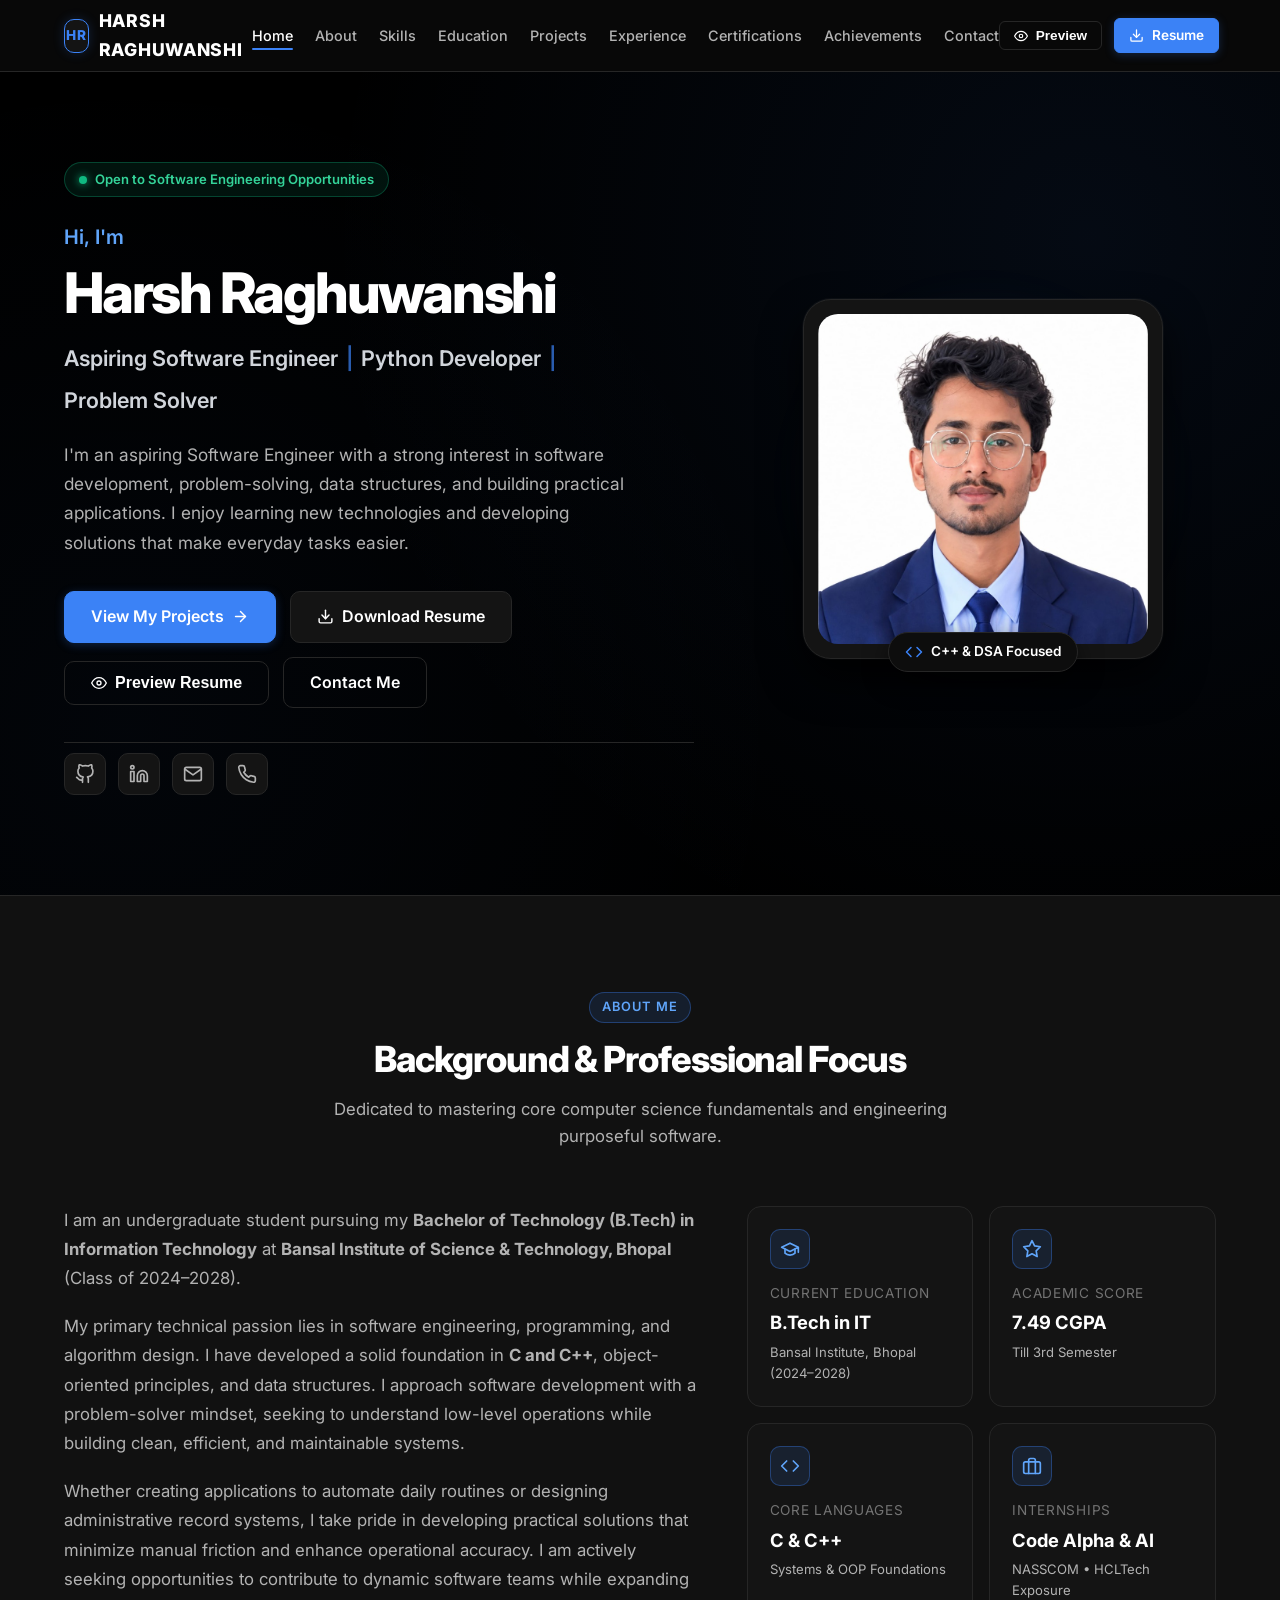
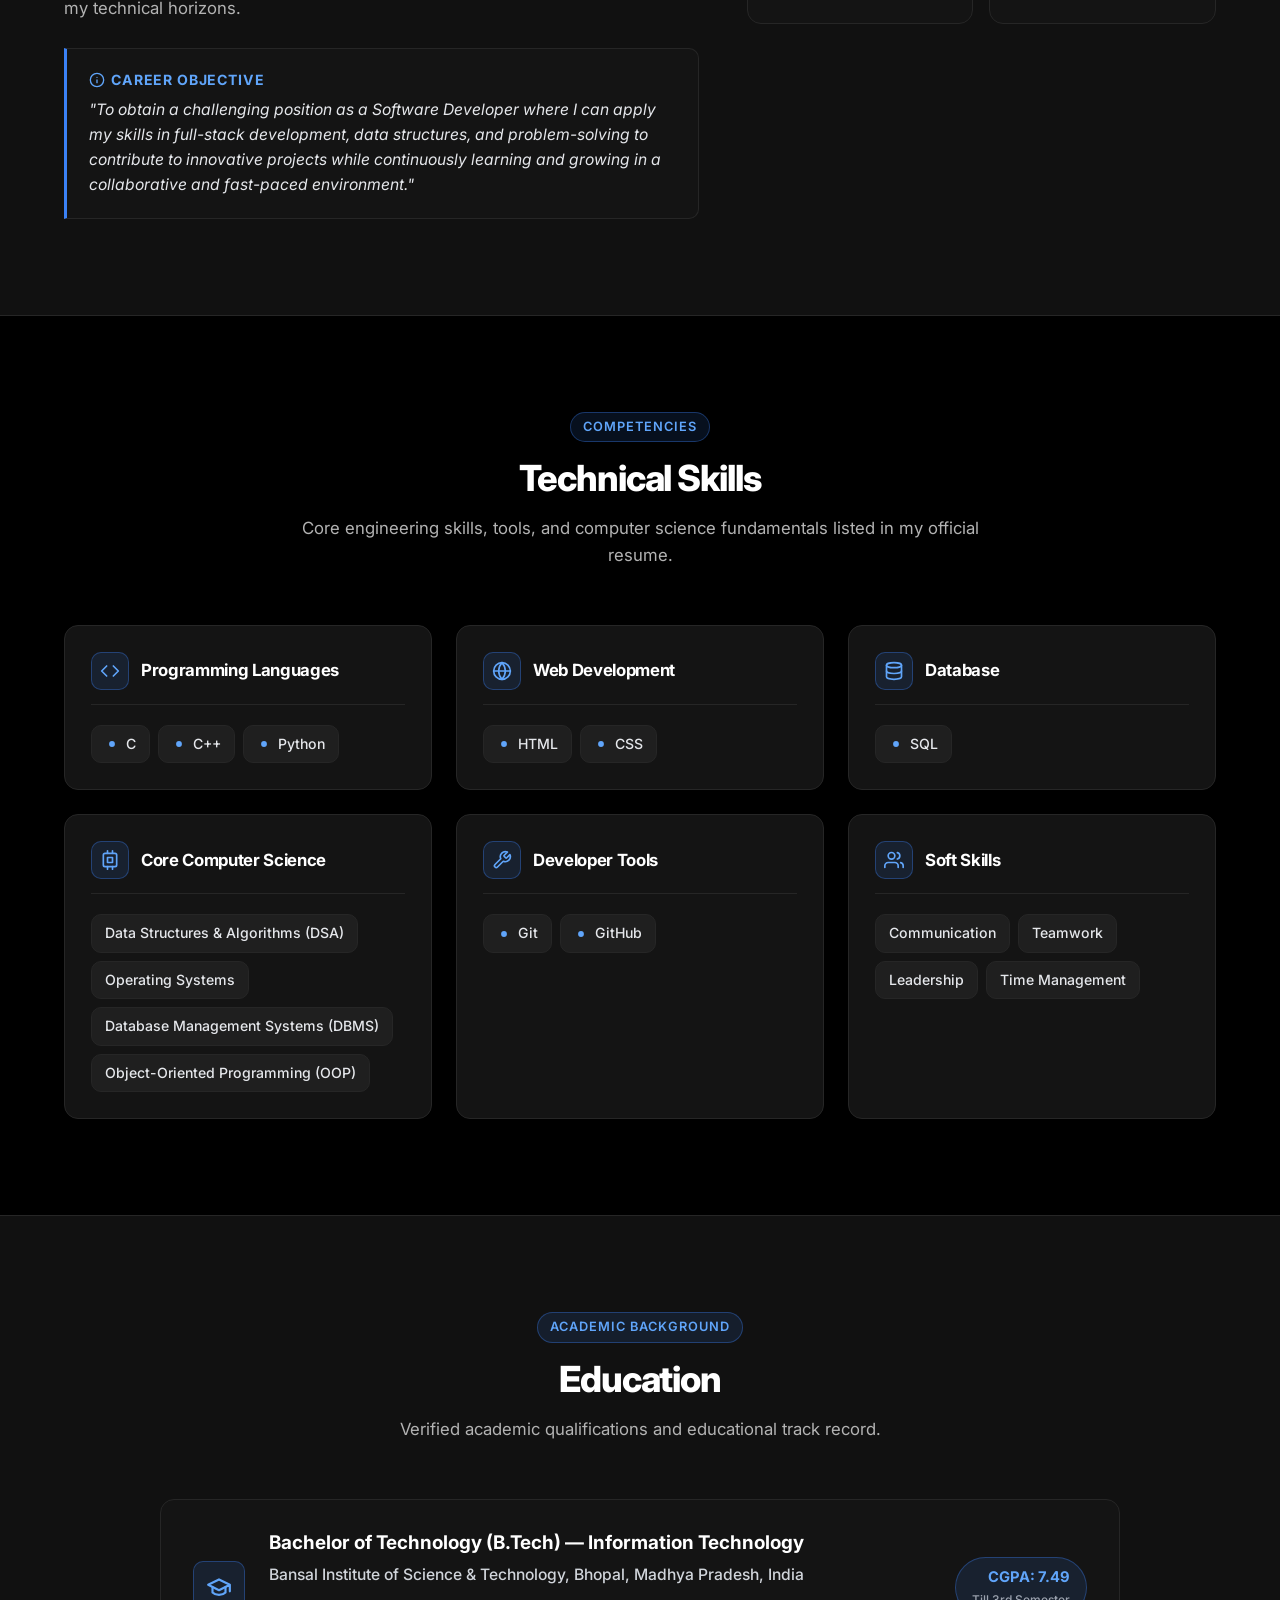
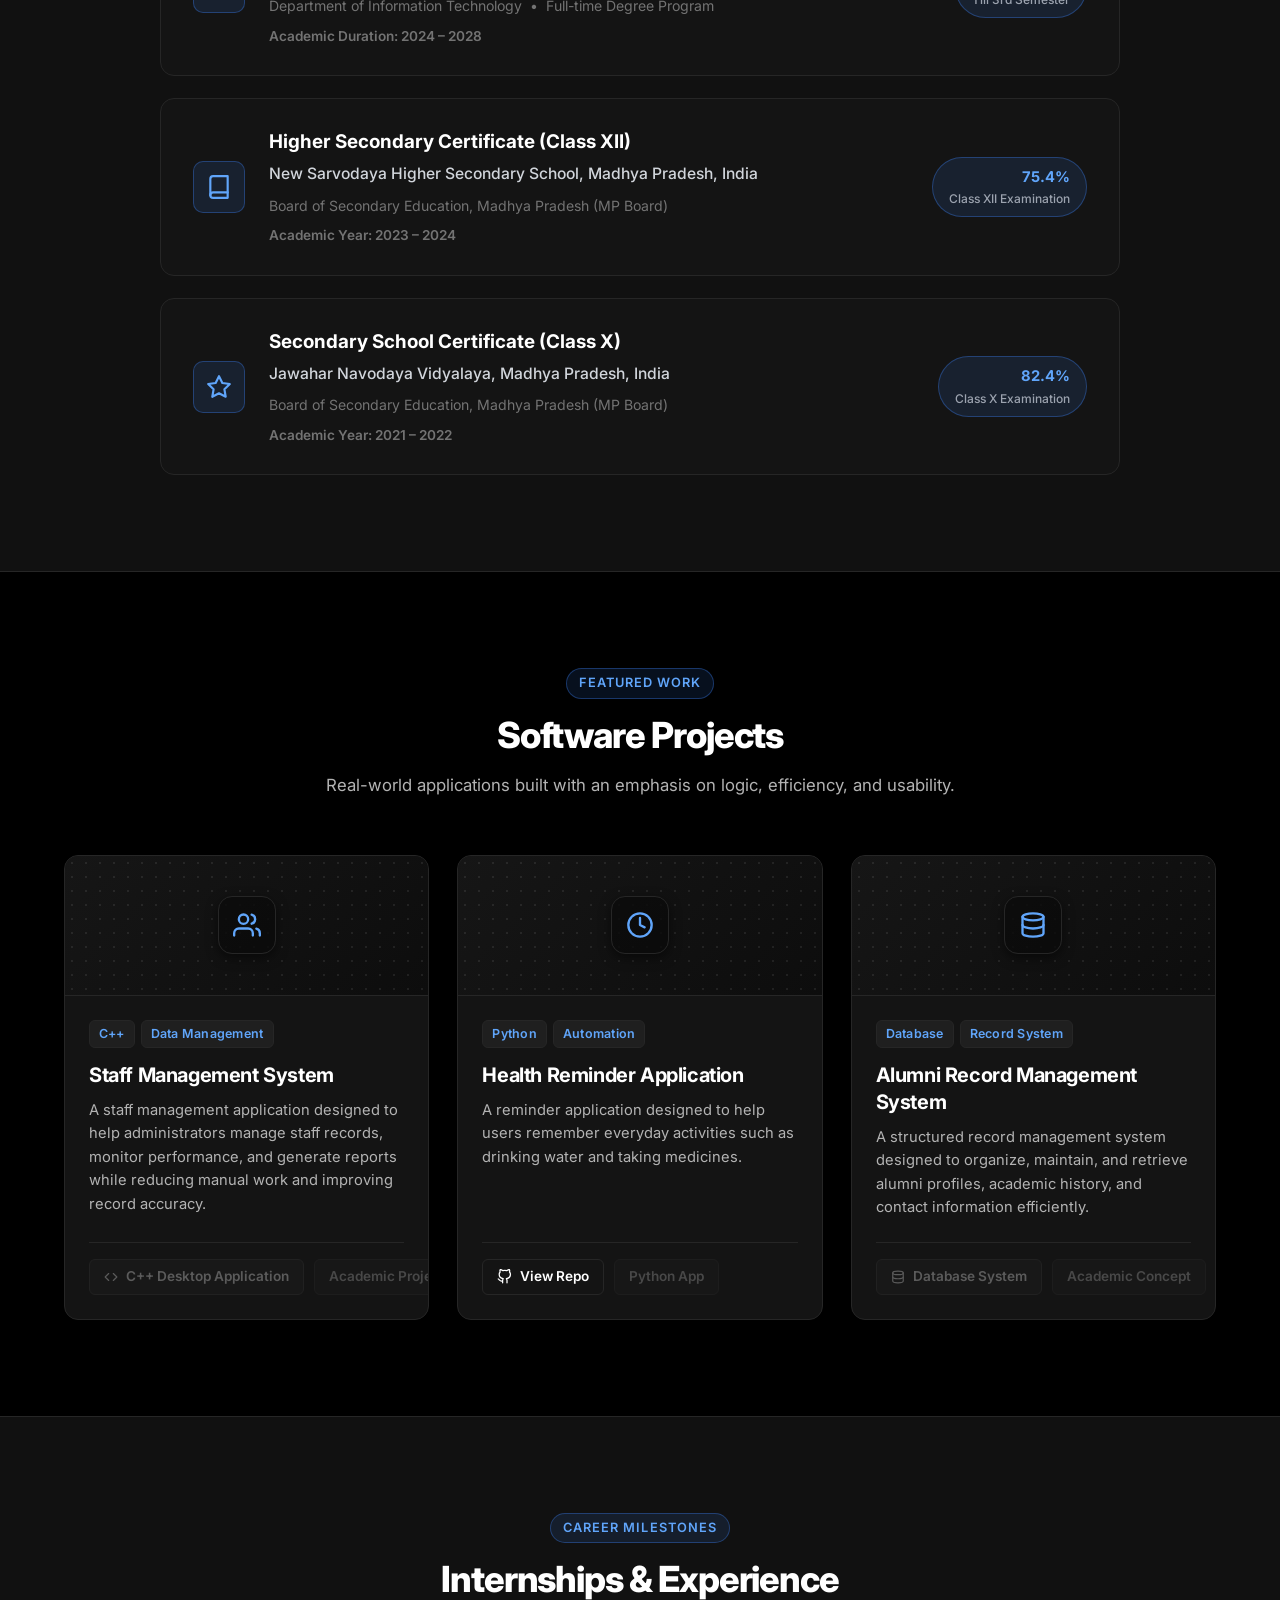
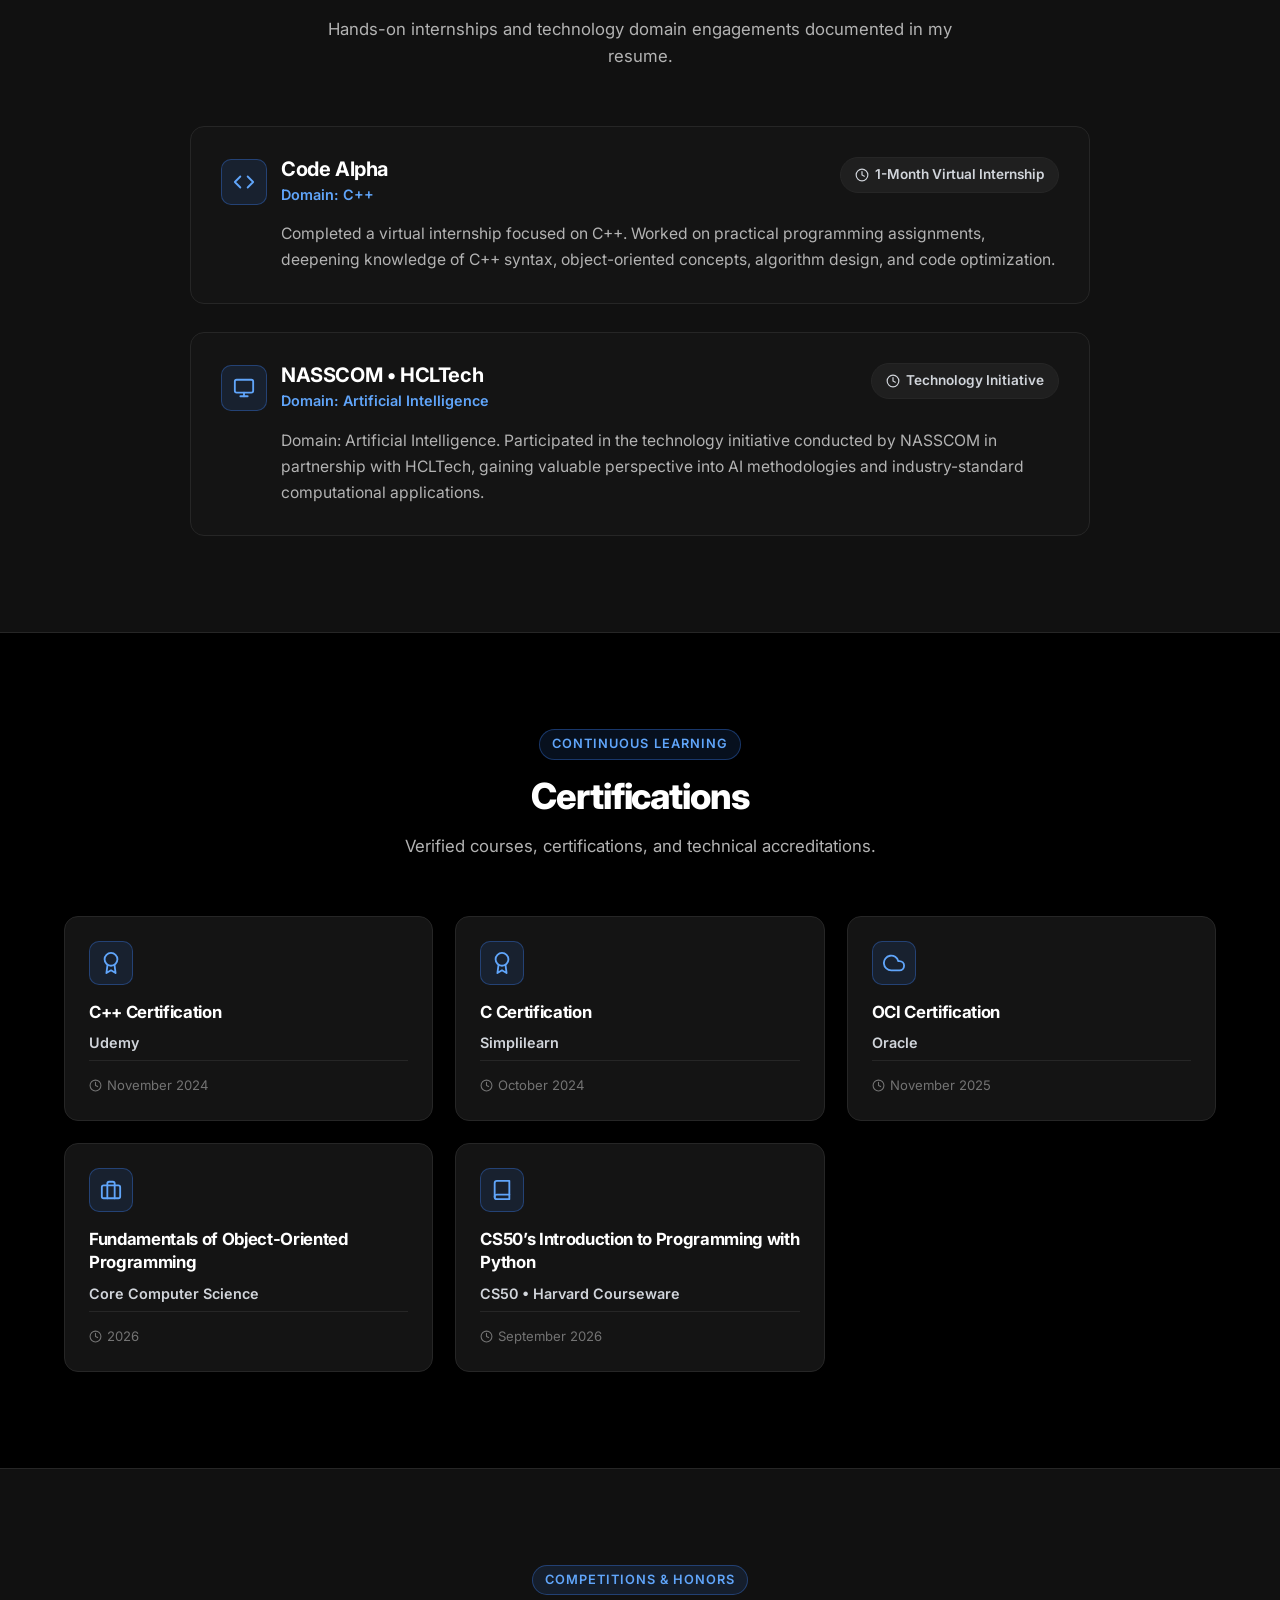
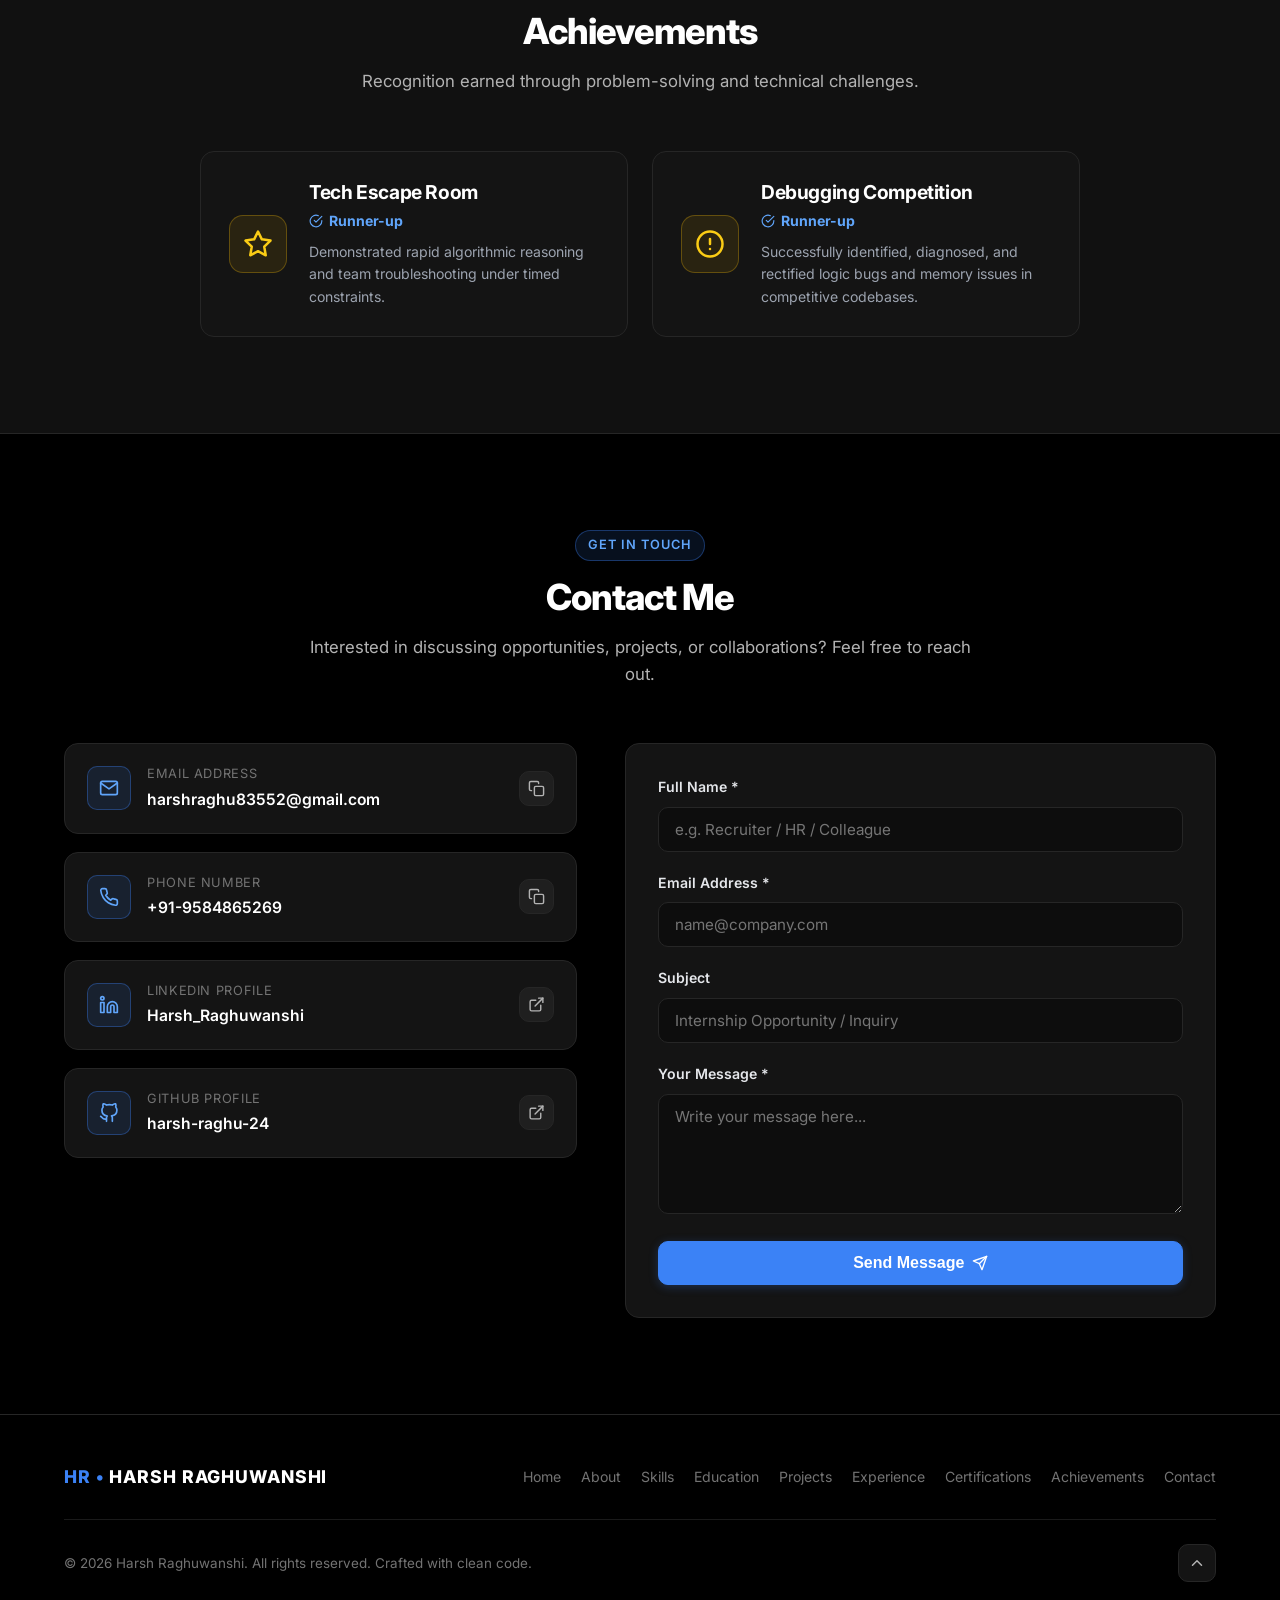
==== commit 1d2755aa: "Initial commit" ====
--- a/index.html
+++ b/index.html
@@ -3,7 +3,7 @@
 <head>
   <meta charset="UTF-8">
   <meta name="viewport" content="width=device-width, initial-scale=1.0">
-  <meta name="description" content="Personal Portfolio of Harsh Raghuwanshi - Aspiring Software Engineer, C++ Developer, and Problem Solver based in Bhopal, Madhya Pradesh, India.">
+  <meta name="description" content="Personal Portfolio of Harsh Raghuwanshi - Aspiring Software Engineer, C++ Developer,Python Developer and Problem Solver based in Bhopal, Madhya Pradesh, India.">
   <meta name="keywords" content="Harsh Raghuwanshi, Software Engineer, C++, Portfolio, B.Tech IT, Bansal Institute, DSA, Bhopal">
   <meta name="author" content="Harsh Raghuwanshi">
   <meta name="theme-color" content="#000000">
@@ -92,7 +92,7 @@
         <div class="hero-title">
           <span>Aspiring Software Engineer</span>
           <span class="divider">|</span>
-          <span>C++ Developer</span>
+          <span>Python Developer</span>
           <span class="divider">|</span>
           <span>Problem Solver</span>
         </div>
@@ -306,6 +306,10 @@
             <span class="skill-badge">
               <svg width="14" height="14" viewBox="0 0 24 24" fill="currentColor"><circle cx="12" cy="12" r="5"/></svg>
               C++
+            </span>
+            <span class="skill-badge">
+              <svg width="14" height="14" viewBox="0 0 24 24" fill="currentColor"><circle cx="12" cy="12" r="5"/></svg>
+              Python
             </span>
           </div>
         </div>
@@ -1003,7 +1007,7 @@
         <div class="resume-paper-view">
           <div style="border-bottom: 2px solid #2563eb; padding-bottom: 12px; margin-bottom: 16px;">
             <h2 style="font-size: 1.6rem; font-weight: 800; color: #0f172a; text-transform: uppercase;">Harsh Raghuwanshi</h2>
-            <div style="color: #2563eb; font-weight: 600; font-size: 0.95rem; margin-top: 2px;">Aspiring Software Engineer | C++ Developer | Problem Solver</div>
+            <div style="color: #2563eb; font-weight: 600; font-size: 0.95rem; margin-top: 2px;">Aspiring Software Engineer | Python Developer | Problem Solver</div>
             <div style="display: flex; flex-wrap: wrap; gap: 14px; font-size: 0.85rem; color: #4b5563; margin-top: 6px;">
               <span>Email: harshraghu83552@gmail.com</span>
               <span>Phone: +91-9584865269</span>
@@ -1036,7 +1040,7 @@
           <div style="margin-bottom: 14px;">
             <h4 style="font-size: 0.95rem; text-transform: uppercase; border-bottom: 1px solid #e5e7eb; padding-bottom: 4px; margin-bottom: 6px; color: #111827;">Skills</h4>
             <p style="font-size: 0.86rem; color: #374151; line-height: 1.6;">
-              <strong>Languages:</strong> C, C++ &bull; 
+              <strong>Languages:</strong> C, C++, Python &bull; 
               <strong>Web:</strong> HTML, CSS &bull; 
               <strong>Databases:</strong> SQL &bull; 
               <strong>Core CS:</strong> DSA, Operating Systems, DBMS, OOP &bull; 
